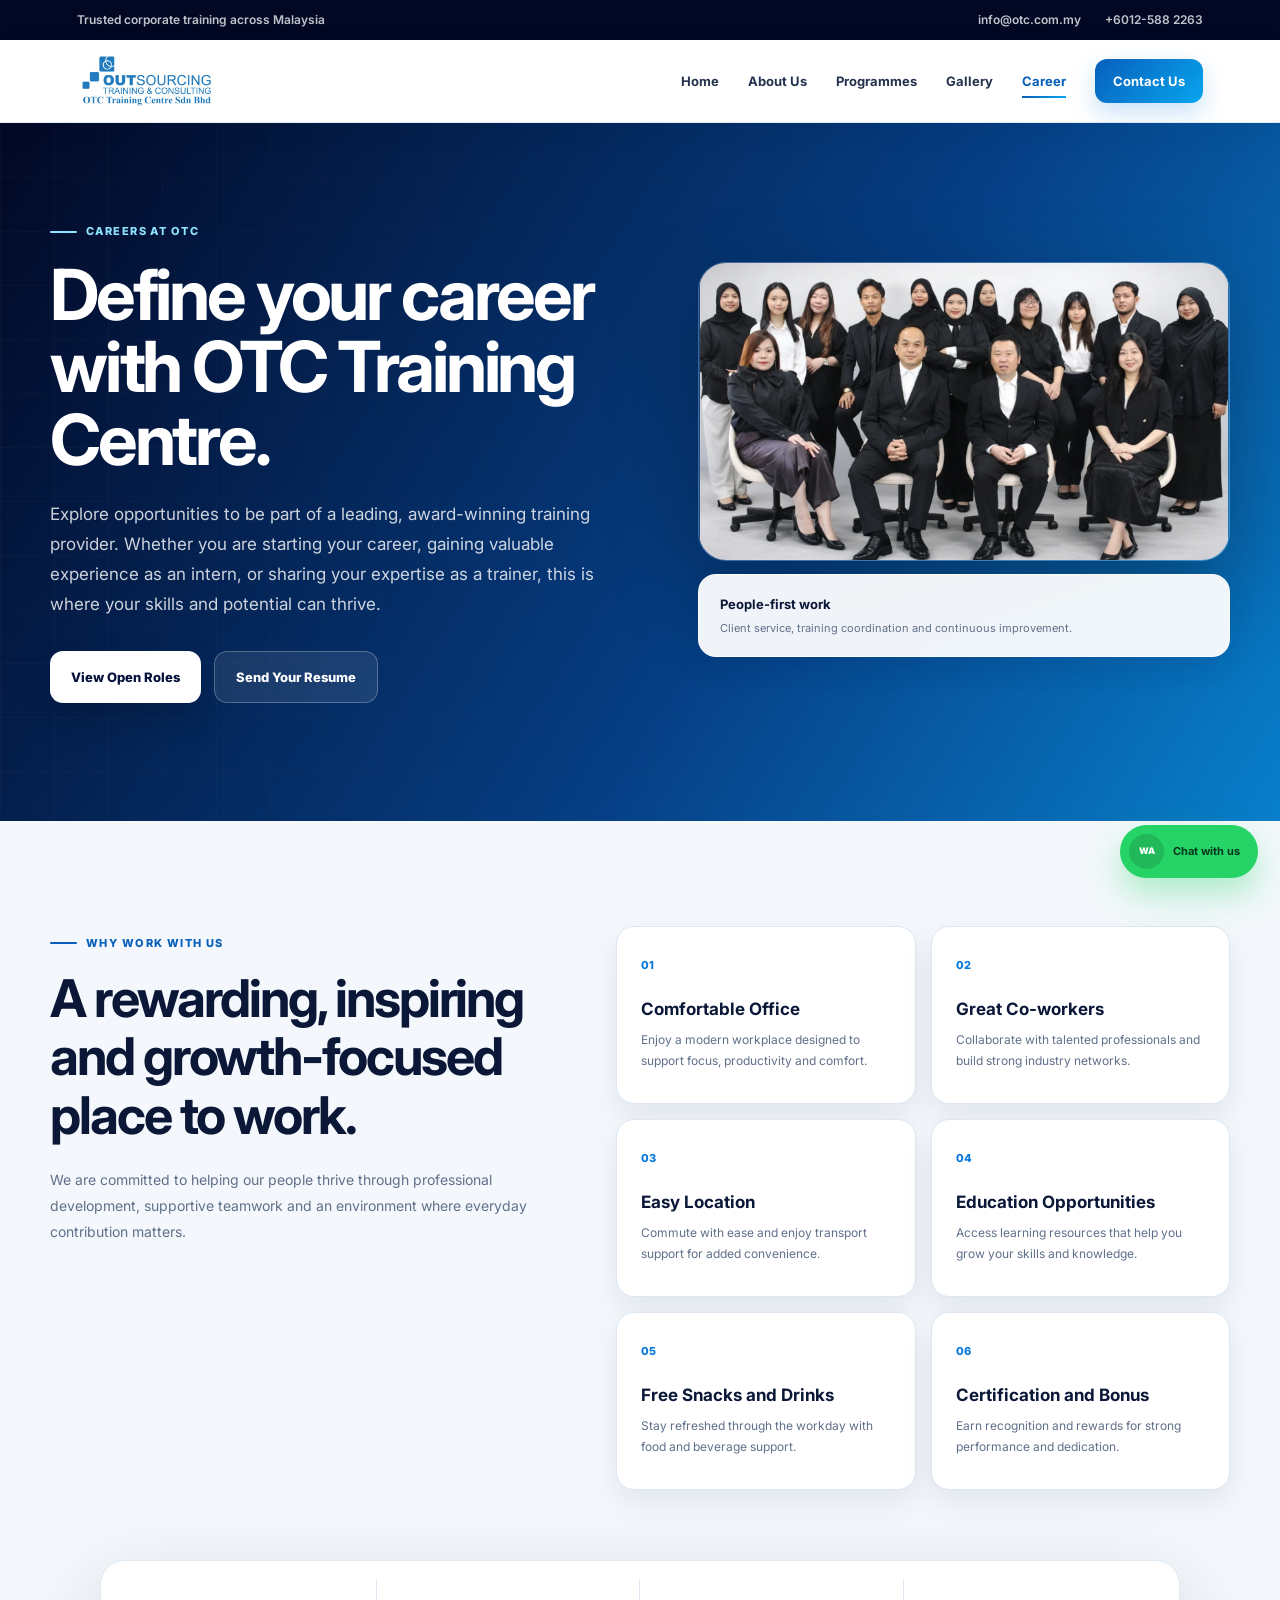
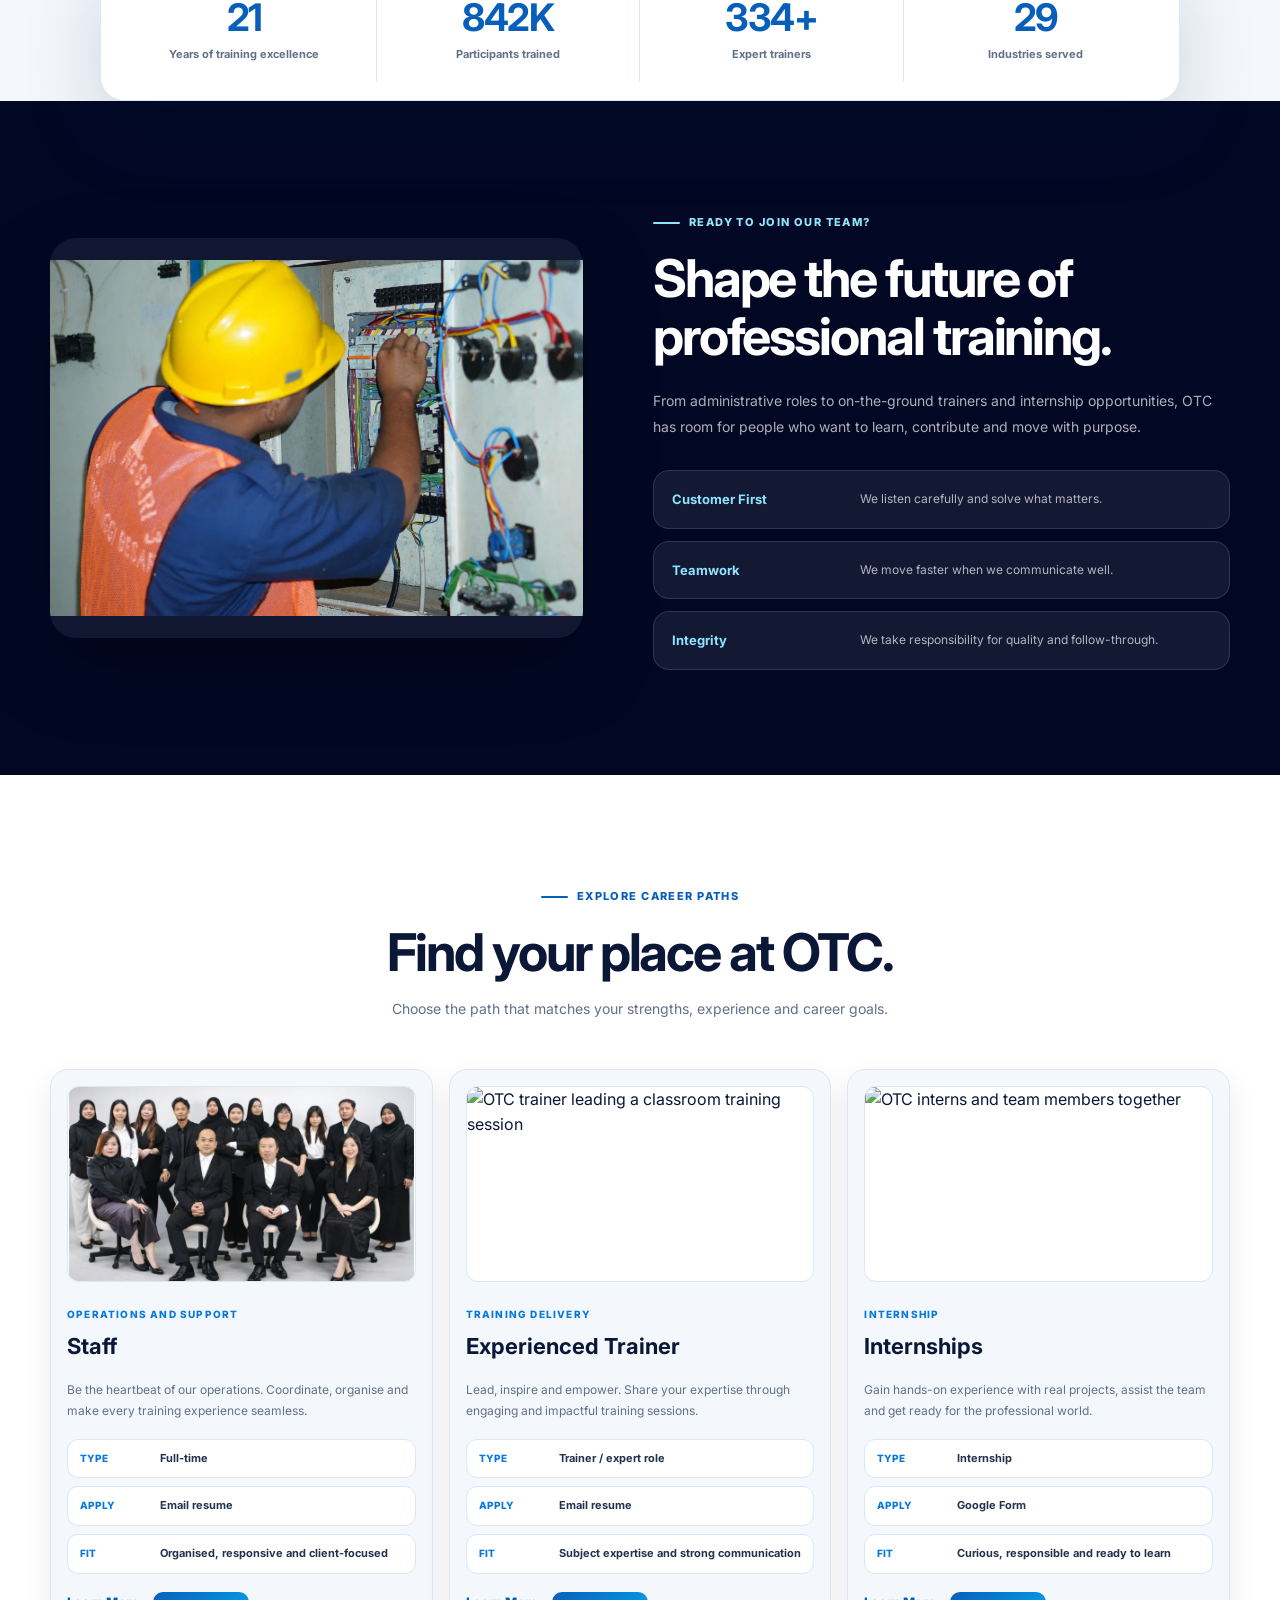
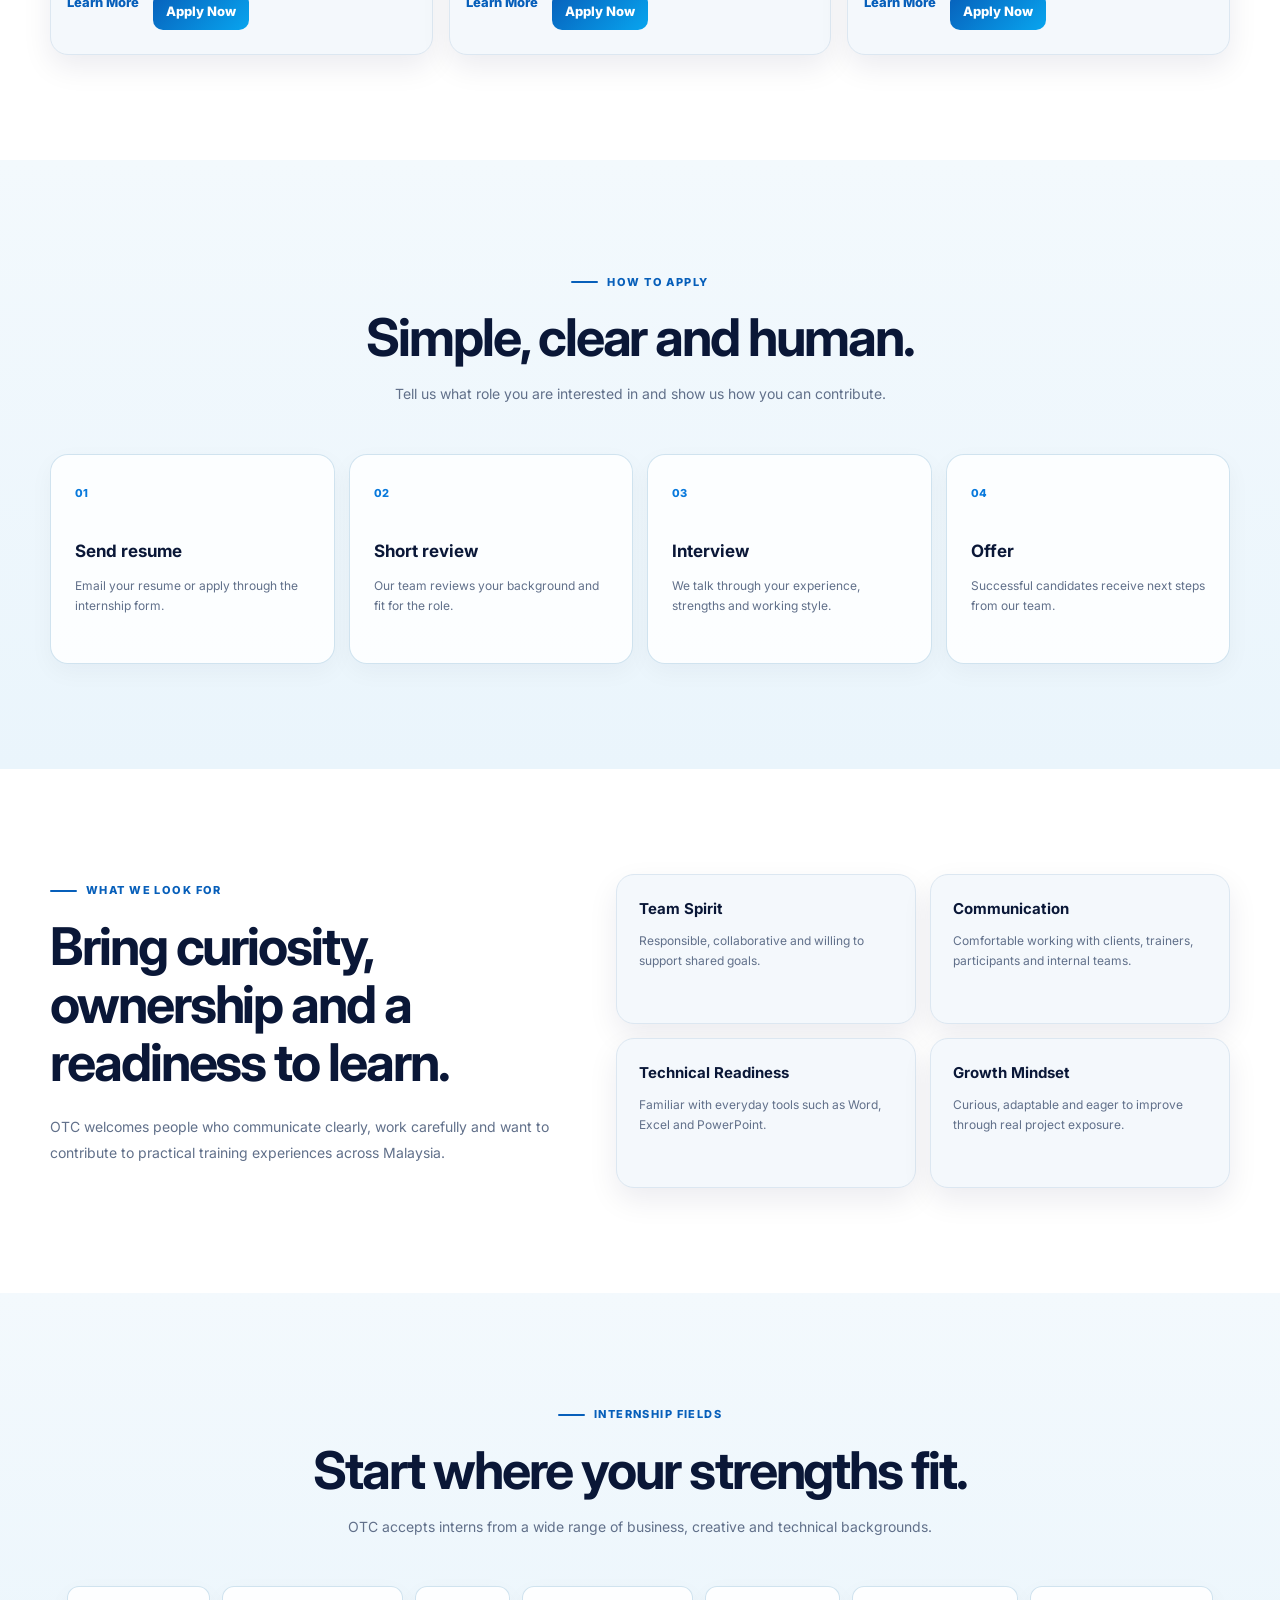
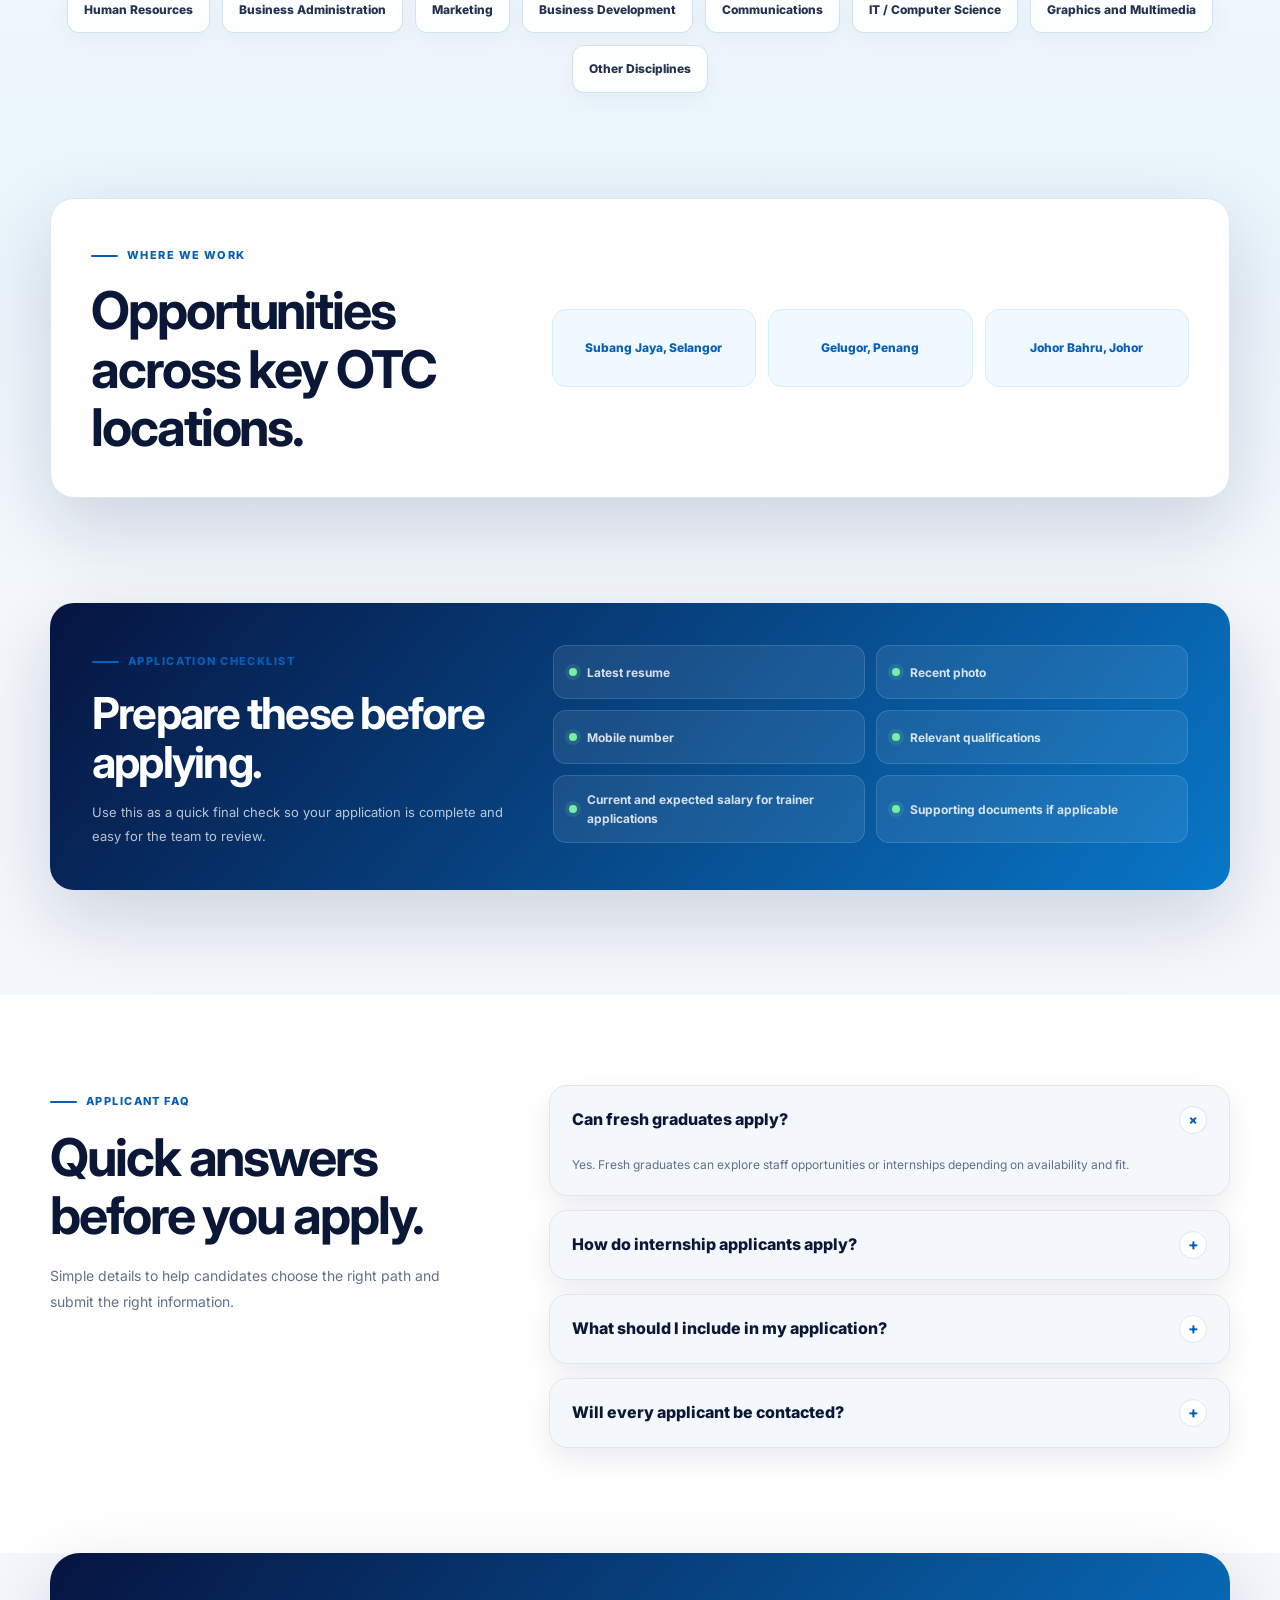
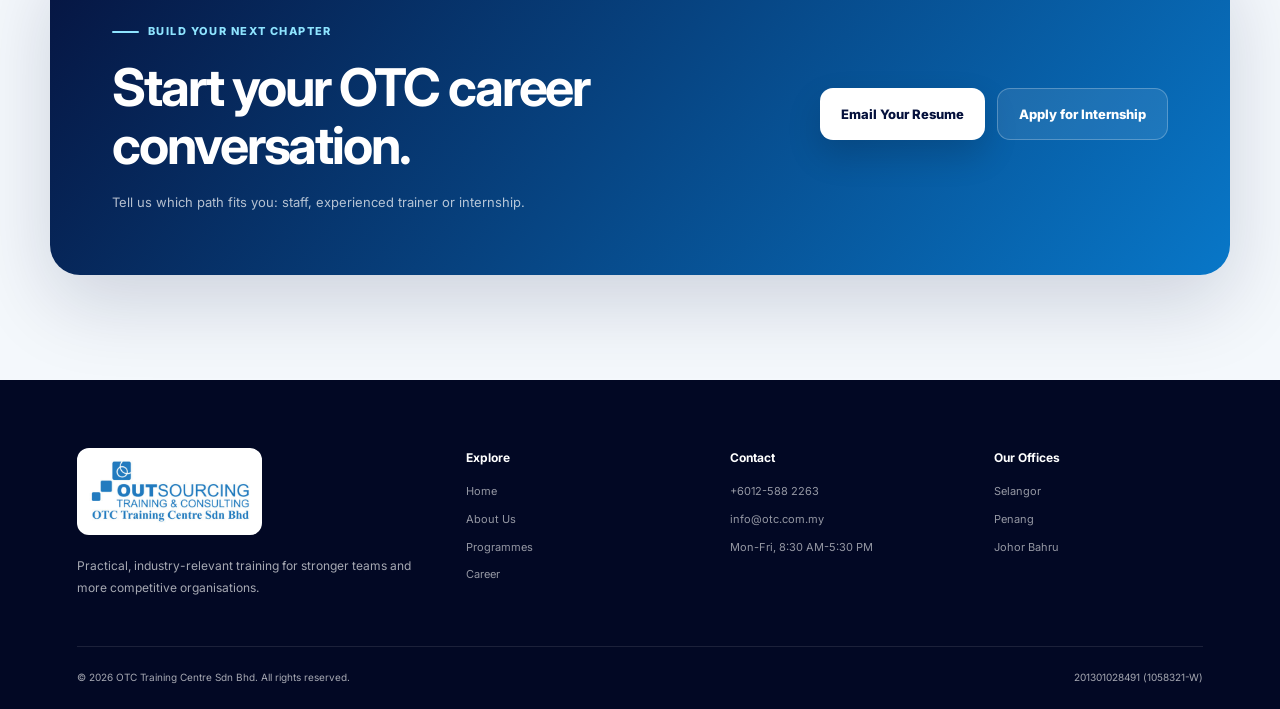
==== otc-career-page/index.html @ ef0daad1 "Add OTC career page" ====
<!DOCTYPE html>
<html lang="en">
<head>
  <meta charset="UTF-8" />
  <meta name="viewport" content="width=device-width, initial-scale=1.0" />
  <title>Career at OTC Training Centre | Join Our Team</title>
  <meta name="description" content="Explore career opportunities at OTC Training Centre and join a Malaysian corporate training team focused on practical learning, client service and professional growth." />
  <link rel="preconnect" href="https://fonts.googleapis.com" />
  <link rel="preconnect" href="https://fonts.gstatic.com" crossorigin />
  <link href="https://fonts.googleapis.com/css2?family=Inter:wght@400;500;600;700;800&display=swap" rel="stylesheet" />
  <link rel="stylesheet" href="style.css" />
</head>
<body>
  <a class="skip-link" href="#main-content">Skip to main content</a>

  <header class="topbar">
    <p>Trusted corporate training across Malaysia</p>
    <div class="topbar-links">
      <a href="mailto:info@otc.com.my">info@otc.com.my</a>
      <a href="tel:+60125882263">+6012-588 2263</a>
    </div>
  </header>

  <nav class="navbar" aria-label="Primary navigation">
    <a class="brand" href="../otc-about-page/index.html" aria-label="OTC Training Centre home">
      <img src="../otc-about-page/assets/otc-logo.png" alt="OTC Training Centre" />
    </a>

    <button class="menu-toggle" id="menuToggle" type="button" aria-expanded="false" aria-controls="navLinks" aria-label="Open navigation">
      <span></span><span></span><span></span>
    </button>

    <ul class="nav-links" id="navLinks">
      <li><a href="#">Home</a></li>
      <li><a href="../otc-about-page/index.html">About Us</a></li>
      <li><a href="#">Programmes</a></li>
      <li><a href="#">Gallery</a></li>
      <li><a class="active" href="#main-content" aria-current="page">Career</a></li>
      <li><a class="nav-cta" href="../otc-contact-page/index.html">Contact Us</a></li>
    </ul>
  </nav>

  <main id="main-content">
    <section class="hero">
      <div class="hero-inner">
        <div class="hero-copy reveal">
          <span class="eyebrow eyebrow-light">Careers at OTC</span>
          <h1>Define your career with OTC Training Centre.</h1>
          <p>
            Explore opportunities to be part of a leading, award-winning training
            provider. Whether you are starting your career, gaining valuable
            experience as an intern, or sharing your expertise as a trainer, this
            is where your skills and potential can thrive.
          </p>
          <div class="hero-actions">
            <a class="button button-light" href="#open-roles">View Open Roles</a>
            <a class="button button-ghost" href="mailto:info@otc.com.my?subject=Career%20Application%20at%20OTC">Send Your Resume</a>
          </div>
        </div>

        <div class="hero-visual reveal">
          <img src="../otc-about-page/assets/about-hero.webp" alt="OTC Training Centre team" />
          <div class="hero-note">
            <strong>People-first work</strong>
            <span>Client service, training coordination and continuous improvement.</span>
          </div>
        </div>
      </div>
    </section>

    <section class="intro section">
      <div class="section-shell intro-grid">
        <div class="intro-copy reveal">
          <span class="eyebrow">Why work with us</span>
          <h2>A rewarding, inspiring and growth-focused place to work.</h2>
          <p>
            We are committed to helping our people thrive through professional
            development, supportive teamwork and an environment where everyday
            contribution matters.
          </p>
        </div>
        <div class="benefits-grid">
          <article class="benefit-card reveal"><span>01</span><h3>Comfortable Office</h3><p>Enjoy a modern workplace designed to support focus, productivity and comfort.</p></article>
          <article class="benefit-card reveal"><span>02</span><h3>Great Co-workers</h3><p>Collaborate with talented professionals and build strong industry networks.</p></article>
          <article class="benefit-card reveal"><span>03</span><h3>Easy Location</h3><p>Commute with ease and enjoy transport support for added convenience.</p></article>
          <article class="benefit-card reveal"><span>04</span><h3>Education Opportunities</h3><p>Access learning resources that help you grow your skills and knowledge.</p></article>
          <article class="benefit-card reveal"><span>05</span><h3>Free Snacks and Drinks</h3><p>Stay refreshed through the workday with food and beverage support.</p></article>
          <article class="benefit-card reveal"><span>06</span><h3>Certification and Bonus</h3><p>Earn recognition and rewards for strong performance and dedication.</p></article>
        </div>
      </div>
    </section>

    <section class="career-stats" aria-label="OTC Training Centre career credibility">
      <article class="reveal"><strong>21</strong><span>Years of training excellence</span></article>
      <article class="reveal"><strong>842K</strong><span>Participants trained</span></article>
      <article class="reveal"><strong>334+</strong><span>Expert trainers</span></article>
      <article class="reveal"><strong>29</strong><span>Industries served</span></article>
    </section>

    <section class="culture section">
      <div class="section-shell culture-grid">
        <div class="culture-image reveal">
          <img src="../otc-about-page/assets/training-practical.webp" alt="Practical technical learning in an industrial electrical environment" />
        </div>
        <div class="culture-copy reveal">
          <span class="eyebrow eyebrow-light">Ready to join our team?</span>
          <h2>Shape the future of professional training.</h2>
          <p>
            From administrative roles to on-the-ground trainers and internship
            opportunities, OTC has room for people who want to learn, contribute
            and move with purpose.
          </p>
          <ul class="culture-list">
            <li><strong>Customer First</strong><span>We listen carefully and solve what matters.</span></li>
            <li><strong>Teamwork</strong><span>We move faster when we communicate well.</span></li>
            <li><strong>Integrity</strong><span>We take responsibility for quality and follow-through.</span></li>
          </ul>
        </div>
      </div>
    </section>

    <section class="roles section" id="open-roles">
      <div class="section-shell">
        <div class="section-heading reveal">
          <span class="eyebrow">Explore career paths</span>
          <h2>Find your place at OTC.</h2>
          <p>Choose the path that matches your strengths, experience and career goals.</p>
        </div>

        <div class="roles-grid">
          <article class="role-card reveal">
            <img class="role-image" src="../otc-about-page/assets/about-hero.webp" alt="OTC Training Centre staff team" />
            <div><span>Operations and Support</span><h3>Staff</h3></div>
            <p>Be the heartbeat of our operations. Coordinate, organise and make every training experience seamless.</p>
            <dl class="role-meta">
              <div><dt>Type</dt><dd>Full-time</dd></div>
              <div><dt>Apply</dt><dd>Email resume</dd></div>
              <div><dt>Fit</dt><dd>Organised, responsive and client-focused</dd></div>
            </dl>
            <div class="role-actions">
              <a href="https://otc.com.my/career/graduate-experienced-jobs/" target="_blank" rel="noopener noreferrer">Learn More</a>
              <a href="mailto:info@otc.com.my?subject=Application%20-%20Staff">Apply Now</a>
            </div>
          </article>
          <article class="role-card reveal">
            <img class="role-image" src="https://otc.com.my/wp-content/uploads/2025/01/IMG_0624-768x432.jpg" alt="OTC trainer leading a classroom training session" />
            <div><span>Training Delivery</span><h3>Experienced Trainer</h3></div>
            <p>Lead, inspire and empower. Share your expertise through engaging and impactful training sessions.</p>
            <dl class="role-meta">
              <div><dt>Type</dt><dd>Trainer / expert role</dd></div>
              <div><dt>Apply</dt><dd>Email resume</dd></div>
              <div><dt>Fit</dt><dd>Subject expertise and strong communication</dd></div>
            </dl>
            <div class="role-actions">
              <a href="https://otc.com.my/experiencedtrainerjob/" target="_blank" rel="noopener noreferrer">Learn More</a>
              <a href="mailto:northern@otc.com.my?subject=Application%20-%20Experienced%20Trainer">Apply Now</a>
            </div>
          </article>
          <article class="role-card reveal">
            <img class="role-image" src="https://otc.com.my/wp-content/uploads/2026/02/IMG_1530-768x394.jpg" alt="OTC interns and team members together" />
            <div><span>Internship</span><h3>Internships</h3></div>
            <p>Gain hands-on experience with real projects, assist the team and get ready for the professional world.</p>
            <dl class="role-meta">
              <div><dt>Type</dt><dd>Internship</dd></div>
              <div><dt>Apply</dt><dd>Google Form</dd></div>
              <div><dt>Fit</dt><dd>Curious, responsible and ready to learn</dd></div>
            </dl>
            <div class="role-actions">
              <a href="https://otc.com.my/career/internship-program/" target="_blank" rel="noopener noreferrer">Learn More</a>
              <a href="https://docs.google.com/forms/d/e/1FAIpQLSc7WIKvXMpL28K100Ng3ymC_P0PyFyjcNOZEzXCyaxr7k9t0A/viewform" target="_blank" rel="noopener noreferrer">Apply Now</a>
            </div>
          </article>
        </div>
      </div>
    </section>

    <section class="process section">
      <div class="section-shell">
        <div class="section-heading reveal">
          <span class="eyebrow">How to apply</span>
          <h2>Simple, clear and human.</h2>
          <p>Tell us what role you are interested in and show us how you can contribute.</p>
        </div>
        <div class="process-steps">
          <article class="reveal"><span>01</span><h3>Send resume</h3><p>Email your resume or apply through the internship form.</p></article>
          <article class="reveal"><span>02</span><h3>Short review</h3><p>Our team reviews your background and fit for the role.</p></article>
          <article class="reveal"><span>03</span><h3>Interview</h3><p>We talk through your experience, strengths and working style.</p></article>
          <article class="reveal"><span>04</span><h3>Offer</h3><p>Successful candidates receive next steps from our team.</p></article>
        </div>
      </div>
    </section>

    <section class="requirements section">
      <div class="section-shell requirements-grid">
        <div class="requirements-copy reveal">
          <span class="eyebrow">What we look for</span>
          <h2>Bring curiosity, ownership and a readiness to learn.</h2>
          <p>
            OTC welcomes people who communicate clearly, work carefully and want
            to contribute to practical training experiences across Malaysia.
          </p>
        </div>
        <div class="requirements-list reveal">
          <article><strong>Team Spirit</strong><span>Responsible, collaborative and willing to support shared goals.</span></article>
          <article><strong>Communication</strong><span>Comfortable working with clients, trainers, participants and internal teams.</span></article>
          <article><strong>Technical Readiness</strong><span>Familiar with everyday tools such as Word, Excel and PowerPoint.</span></article>
          <article><strong>Growth Mindset</strong><span>Curious, adaptable and eager to improve through real project exposure.</span></article>
        </div>
      </div>
    </section>

    <section class="internship-fields section">
      <div class="section-shell">
        <div class="section-heading reveal">
          <span class="eyebrow">Internship fields</span>
          <h2>Start where your strengths fit.</h2>
          <p>OTC accepts interns from a wide range of business, creative and technical backgrounds.</p>
        </div>
        <div class="field-tags reveal">
          <span>Human Resources</span>
          <span>Business Administration</span>
          <span>Marketing</span>
          <span>Business Development</span>
          <span>Communications</span>
          <span>IT / Computer Science</span>
          <span>Graphics and Multimedia</span>
          <span>Other Disciplines</span>
        </div>
      </div>
    </section>

    <section class="locations section">
      <div class="section-shell location-strip reveal">
        <div>
          <span class="eyebrow">Where we work</span>
          <h2>Opportunities across key OTC locations.</h2>
        </div>
        <div class="location-items">
          <span>Subang Jaya, Selangor</span>
          <span>Gelugor, Penang</span>
          <span>Johor Bahru, Johor</span>
        </div>
      </div>
    </section>

    <section class="checklist section">
      <div class="section-shell checklist-card reveal">
        <div>
          <span class="eyebrow">Application checklist</span>
          <h2>Prepare these before applying.</h2>
          <p>Use this as a quick final check so your application is complete and easy for the team to review.</p>
        </div>
        <ul class="checklist-items">
          <li>Latest resume</li>
          <li>Recent photo</li>
          <li>Mobile number</li>
          <li>Relevant qualifications</li>
          <li>Current and expected salary for trainer applications</li>
          <li>Supporting documents if applicable</li>
        </ul>
      </div>
    </section>

    <section class="faq section">
      <div class="section-shell faq-grid">
        <div class="faq-heading reveal">
          <span class="eyebrow">Applicant FAQ</span>
          <h2>Quick answers before you apply.</h2>
          <p>Simple details to help candidates choose the right path and submit the right information.</p>
        </div>
        <div class="faq-list">
          <article class="faq-item reveal">
            <button class="faq-question" type="button" aria-expanded="true">
              <span>Can fresh graduates apply?</span>
              <strong aria-hidden="true">+</strong>
            </button>
            <p>Yes. Fresh graduates can explore staff opportunities or internships depending on availability and fit.</p>
          </article>
          <article class="faq-item reveal">
            <button class="faq-question" type="button" aria-expanded="false">
              <span>How do internship applicants apply?</span>
              <strong aria-hidden="true">+</strong>
            </button>
            <p>Internship applicants should use the official Google Form and include accurate contact details.</p>
          </article>
          <article class="faq-item reveal">
            <button class="faq-question" type="button" aria-expanded="false">
              <span>What should I include in my application?</span>
              <strong aria-hidden="true">+</strong>
            </button>
            <p>Send your latest resume, relevant experience, qualifications, contact number and supporting documents if applicable.</p>
          </article>
          <article class="faq-item reveal">
            <button class="faq-question" type="button" aria-expanded="false">
              <span>Will every applicant be contacted?</span>
              <strong aria-hidden="true">+</strong>
            </button>
            <p>Only shortlisted candidates may be notified after the review stage.</p>
          </article>
        </div>
      </div>
    </section>

    <section class="cta section">
      <div class="section-shell">
        <div class="cta-card reveal">
          <div>
            <span class="eyebrow eyebrow-light">Build your next chapter</span>
            <h2>Start your OTC career conversation.</h2>
            <p>Tell us which path fits you: staff, experienced trainer or internship.</p>
          </div>
          <div class="cta-actions">
            <a class="button button-light" href="mailto:info@otc.com.my?subject=Career%20Application%20at%20OTC">Email Your Resume</a>
            <a class="button button-ghost" href="https://docs.google.com/forms/d/e/1FAIpQLSc7WIKvXMpL28K100Ng3ymC_P0PyFyjcNOZEzXCyaxr7k9t0A/viewform" target="_blank" rel="noopener noreferrer">Apply for Internship</a>
          </div>
        </div>
      </div>
    </section>
  </main>

  <footer class="footer">
    <div class="footer-main">
      <div class="footer-brand">
        <img src="../otc-about-page/assets/otc-logo.png" alt="OTC Training Centre" />
        <p>Practical, industry-relevant training for stronger teams and more competitive organisations.</p>
      </div>
      <div class="footer-column"><h3>Explore</h3><a href="#">Home</a><a href="../otc-about-page/index.html">About Us</a><a href="#">Programmes</a><a href="#main-content">Career</a></div>
      <div class="footer-column"><h3>Contact</h3><a href="tel:+60125882263">+6012-588 2263</a><a href="mailto:info@otc.com.my">info@otc.com.my</a><p>Mon-Fri, 8:30 AM-5:30 PM</p></div>
      <div class="footer-column"><h3>Our Offices</h3><p>Selangor</p><p>Penang</p><p>Johor Bahru</p></div>
    </div>
    <div class="footer-bottom">
      <p>&copy; <span id="currentYear"></span> OTC Training Centre Sdn Bhd. All rights reserved.</p>
      <p>201301028491 (1058321-W)</p>
    </div>
  </footer>

  <a class="floating-whatsapp" href="https://wa.me/60125882263?text=Hi%20OTC%2C%20I%20would%20like%20to%20ask%20about%20career%20opportunities." target="_blank" rel="noopener noreferrer" aria-label="Chat with OTC Training Centre on WhatsApp">
    <span aria-hidden="true">WA</span>
    <strong>Chat with us</strong>
  </a>

  <button class="back-to-top" id="backToTop" type="button" aria-label="Back to top" title="Back to top">
    <span aria-hidden="true">&uarr;</span>
    <strong>Back to top</strong>
  </button>

  <script src="script.js"></script>
</body>
</html>
---- otc-career-page/style.css ----
:root {
  --navy-950: #020824;
  --navy-900: #05113c;
  --blue-700: #075fba;
  --blue-600: #0879dc;
  --blue-500: #08a5ef;
  --blue-50: #eff9ff;
  --ink: #0a1737;
  --muted: #61708a;
  --line: #dce7f1;
  --surface: #f4f8fc;
  --white: #ffffff;
  --green: #25d366;
  --shadow-sm: 0 12px 30px rgba(5, 17, 60, 0.08);
  --shadow-lg: 0 28px 80px rgba(5, 17, 60, 0.16);
}

* { box-sizing: border-box; margin: 0; padding: 0; }
html { scroll-behavior: smooth; scroll-padding-top: 92px; }
body { min-height: 100vh; overflow-x: hidden; color: var(--ink); background: var(--surface); font-family: "Inter", Arial, sans-serif; line-height: 1.6; }
img { display: block; max-width: 100%; }
a { color: inherit; }
button { font: inherit; }
::selection { color: var(--white); background: var(--blue-600); }
:focus-visible { outline: 3px solid rgba(8, 165, 239, 0.55); outline-offset: 3px; }

.skip-link { position: fixed; top: 10px; left: 10px; z-index: 999; padding: 10px 14px; color: var(--white); background: var(--navy-900); border-radius: 10px; text-decoration: none; transform: translateY(-150%); }
.skip-link:focus { transform: translateY(0); }
.section { padding: 105px 20px; }
.section-shell { width: min(1180px, 100%); margin: 0 auto; }

.topbar { min-height: 40px; padding: 8px max(6vw, 20px); display: flex; align-items: center; justify-content: space-between; gap: 20px; color: rgba(255,255,255,.76); background: var(--navy-950); font-size: 12px; font-weight: 600; }
.topbar-links { display: flex; gap: 24px; }
.topbar a { text-decoration: none; transition: color .2s ease; }
.topbar a:hover { color: #7ddcff; }

.navbar { position: sticky; top: 0; z-index: 100; min-height: 82px; padding: 12px max(6vw, 20px); display: flex; align-items: center; justify-content: space-between; background: rgba(255,255,255,.94); border-bottom: 1px solid rgba(220,231,241,.85); box-shadow: 0 7px 30px rgba(5,17,60,.04); backdrop-filter: blur(18px); }
.brand { flex: 0 0 auto; width: 176px; }
.brand img { width: 100%; height: 58px; object-fit: contain; object-position: left center; }
.nav-links { display: flex; align-items: center; gap: 29px; list-style: none; }
.nav-links a { position: relative; color: #24324e; font-size: 13px; font-weight: 700; text-decoration: none; transition: color .2s ease; }
.nav-links a:not(.nav-cta)::after { content: ""; position: absolute; right: 0; bottom: -9px; left: 0; height: 2px; background: linear-gradient(90deg, var(--blue-700), var(--blue-500)); transform: scaleX(0); transition: transform .22s ease; }
.nav-links a:hover, .nav-links a.active { color: var(--blue-700); }
.nav-links a:hover::after, .nav-links a.active::after { transform: scaleX(1); }
.nav-links .nav-cta { min-height: 44px; padding: 11px 18px; display: inline-flex; align-items: center; color: var(--white); background: linear-gradient(135deg, var(--blue-700), var(--blue-500)); border-radius: 12px; box-shadow: 0 10px 24px rgba(8,121,220,.22); }
.menu-toggle { display: none; width: 45px; height: 45px; padding: 10px; background: var(--blue-50); border: 1px solid #d9effd; border-radius: 13px; cursor: pointer; }
.menu-toggle span { display: block; height: 2px; margin: 5px 1px; background: var(--navy-900); border-radius: 3px; transition: transform .2s ease, opacity .2s ease; }
.menu-toggle.open span:first-child { transform: translateY(7px) rotate(45deg); }
.menu-toggle.open span:nth-child(2) { opacity: 0; }
.menu-toggle.open span:last-child { transform: translateY(-7px) rotate(-45deg); }

.hero { position: relative; padding: 92px 20px 118px; overflow: hidden; color: var(--white); background: linear-gradient(122deg, var(--navy-950) 0%, #063f85 60%, #087fcb 100%); }
.hero::before { content: ""; position: absolute; inset: 0; opacity: .12; background-image: linear-gradient(rgba(255,255,255,.2) 1px, transparent 1px), linear-gradient(90deg, rgba(255,255,255,.2) 1px, transparent 1px); background-size: 54px 54px; mask-image: linear-gradient(to right, black, transparent 66%); }
.hero-inner { position: relative; z-index: 2; width: min(1180px, 100%); margin: 0 auto; display: grid; grid-template-columns: 1fr .92fr; align-items: center; gap: 70px; }
.eyebrow { display: inline-flex; align-items: center; gap: 9px; margin-bottom: 18px; color: var(--blue-700); font-size: 11px; font-weight: 800; letter-spacing: .13em; text-transform: uppercase; }
.eyebrow::before { content: ""; width: 27px; height: 2px; background: currentColor; border-radius: 99px; }
.eyebrow-light { color: #8ee4ff; }
.hero h1 { max-width: 720px; margin-bottom: 24px; font-size: clamp(44px, 5.5vw, 72px); line-height: 1.03; letter-spacing: -.045em; }
.hero-copy > p { max-width: 620px; color: rgba(255,255,255,.8); font-size: 17px; line-height: 1.75; }
.hero-actions { margin-top: 32px; display: flex; flex-wrap: wrap; gap: 13px; }
.button { min-height: 52px; padding: 14px 21px; display: inline-flex; align-items: center; justify-content: center; border-radius: 13px; font-size: 13px; font-weight: 800; text-decoration: none; transition: transform .22s ease, box-shadow .22s ease, background .22s ease; }
.button:hover { transform: translateY(-3px); }
.button-light { color: var(--navy-900); background: var(--white); box-shadow: 0 15px 34px rgba(0,0,0,.16); }
.button-ghost { color: var(--white); background: rgba(255,255,255,.09); border: 1px solid rgba(255,255,255,.25); }
.hero-visual { position: relative; }
.hero-visual img { width: 100%; height: auto; aspect-ratio: 16 / 9; object-fit: contain; background: rgba(255,255,255,.08); border: 1px solid rgba(255,255,255,.18); border-radius: 28px; box-shadow: 0 34px 90px rgba(0,0,0,.3); }
.hero-note { max-width: none; margin-top: 13px; padding: 19px 21px; color: var(--ink); background: rgba(255,255,255,.94); border: 1px solid rgba(255,255,255,.8); border-radius: 18px; box-shadow: var(--shadow-sm); backdrop-filter: blur(16px); }
.hero-note strong { display: block; font-size: 13px; }
.hero-note span { display: block; margin-top: 5px; color: var(--muted); font-size: 11px; line-height: 1.55; }

.intro { background: var(--surface); }
.intro-grid { display: grid; grid-template-columns: .9fr 1.1fr; gap: 64px; align-items: start; }
.intro-copy h2, .section-heading h2, .culture-copy h2, .cta-card h2 { color: var(--ink); font-size: clamp(34px, 4.2vw, 52px); line-height: 1.12; letter-spacing: -.04em; }
.intro-copy p { margin-top: 22px; color: var(--muted); font-size: 14px; line-height: 1.85; }
.benefits-grid { display: grid; grid-template-columns: repeat(2, 1fr); gap: 15px; }
.benefit-card { min-height: 178px; padding: 24px; background: var(--white); border: 1px solid var(--line); border-radius: 18px; box-shadow: var(--shadow-sm); transition: transform .25s ease, border-color .25s ease; }
.benefit-card:hover { transform: translateY(-5px); border-color: #b5dcf6; }
.benefit-card span { color: var(--blue-600); font-size: 11px; font-weight: 800; }
.benefit-card h3 { margin: 22px 0 10px; font-size: 17px; line-height: 1.25; }
.benefit-card p { color: var(--muted); font-size: 12px; line-height: 1.7; }

.career-stats { position: relative; z-index: 4; width: min(1080px, calc(100% - 36px)); margin: -35px auto 0; padding: 18px 12px; display: grid; grid-template-columns: repeat(4, 1fr); background: var(--white); border: 1px solid rgba(220,231,241,.9); border-radius: 24px; box-shadow: var(--shadow-lg); }
.career-stats article { padding: 18px; display: grid; place-items: center; align-content: center; border-right: 1px solid var(--line); text-align: center; }
.career-stats article:last-child { border-right: 0; }
.career-stats strong { color: var(--blue-700); font-size: clamp(28px, 3vw, 38px); line-height: 1.1; letter-spacing: -.04em; }
.career-stats span { margin-top: 7px; color: var(--muted); font-size: 11px; font-weight: 700; }

.culture { color: var(--white); background: var(--navy-950); }
.culture-grid { display: grid; grid-template-columns: .96fr 1.04fr; gap: 70px; align-items: center; }
.culture-image img { width: 100%; height: auto; aspect-ratio: 4 / 3; object-fit: contain; background: rgba(255,255,255,.06); border-radius: 26px; box-shadow: 0 30px 75px rgba(0,0,0,.28); }
.culture-copy h2 { color: var(--white); }
.culture-copy p { max-width: 610px; margin-top: 22px; color: rgba(255,255,255,.68); font-size: 14px; line-height: 1.85; }
.culture-list { margin-top: 30px; display: grid; gap: 12px; list-style: none; }
.culture-list li { padding: 18px; display: grid; grid-template-columns: 170px 1fr; gap: 18px; background: rgba(255,255,255,.07); border: 1px solid rgba(255,255,255,.12); border-radius: 16px; }
.culture-list strong { color: #8ee4ff; font-size: 13px; }
.culture-list span { color: rgba(255,255,255,.68); font-size: 12px; }

.roles { background: var(--white); }
.section-heading { max-width: 730px; margin: 0 auto 48px; text-align: center; }
.section-heading .eyebrow { justify-content: center; }
.section-heading p { max-width: 610px; margin: 16px auto 0; color: var(--muted); font-size: 14px; }
.roles-grid { display: grid; grid-template-columns: repeat(3, 1fr); gap: 16px; }
.role-card { min-height: 540px; padding: 16px 16px 24px; display: grid; gap: 18px; align-content: start; background: var(--surface); border: 1px solid var(--line); border-radius: 18px; box-shadow: var(--shadow-sm); transition: transform .25s ease, border-color .25s ease; }
.role-card:hover { transform: translateY(-6px); border-color: #b5dcf6; }
.role-image { width: 100%; height: auto; aspect-ratio: 16 / 9; object-fit: contain; background: var(--white); border: 1px solid var(--line); border-radius: 12px; }
.role-card span { color: var(--blue-600); font-size: 10px; font-weight: 800; letter-spacing: .12em; text-transform: uppercase; }
.role-card h3 { margin-top: 8px; font-size: 22px; line-height: 1.25; }
.role-card p { color: var(--muted); font-size: 12px; line-height: 1.75; }
.role-meta { display: grid; gap: 8px; }
.role-meta div { padding: 10px 12px; display: grid; grid-template-columns: 70px 1fr; gap: 10px; background: var(--white); border: 1px solid var(--line); border-radius: 11px; }
.role-meta dt { color: var(--blue-600); font-size: 10px; font-weight: 800; text-transform: uppercase; }
.role-meta dd { color: #24324e; font-size: 11px; font-weight: 700; }
.role-actions { display: flex; flex-wrap: wrap; gap: 14px; }
.role-actions a { color: var(--blue-700); font-size: 13px; font-weight: 800; text-decoration: none; }
.role-actions a:last-child { padding: 9px 13px; color: var(--white); background: linear-gradient(135deg, var(--blue-700), var(--blue-500)); border-radius: 10px; }

.process { background: linear-gradient(180deg, #f3f9fd, #eaf5fc); }
.process-steps { display: grid; grid-template-columns: repeat(4, 1fr); gap: 14px; }
.process-steps article { min-height: 210px; padding: 24px; background: rgba(255,255,255,.82); border: 1px solid rgba(203,224,238,.9); border-radius: 18px; box-shadow: 0 8px 24px rgba(5,17,60,.04); }
.process-steps span { color: var(--blue-600); font-size: 11px; font-weight: 800; }
.process-steps h3 { margin: 34px 0 10px; font-size: 17px; }
.process-steps p { color: var(--muted); font-size: 12px; line-height: 1.7; }

.requirements { background: var(--white); }
.requirements-grid { display: grid; grid-template-columns: .9fr 1.1fr; gap: 64px; align-items: start; }
.requirements-copy h2, .location-strip h2 { color: var(--ink); font-size: clamp(34px, 4.2vw, 52px); line-height: 1.12; letter-spacing: -.04em; }
.requirements-copy p { margin-top: 22px; color: var(--muted); font-size: 14px; line-height: 1.85; }
.requirements-list { display: grid; grid-template-columns: repeat(2, 1fr); gap: 14px; }
.requirements-list article { min-height: 150px; padding: 22px; background: var(--surface); border: 1px solid var(--line); border-radius: 18px; box-shadow: var(--shadow-sm); }
.requirements-list strong { display: block; color: var(--ink); font-size: 15px; }
.requirements-list span { display: block; margin-top: 10px; color: var(--muted); font-size: 12px; line-height: 1.7; }

.internship-fields { background: linear-gradient(180deg, #f3f9fd, #eaf5fc); }
.field-tags { display: flex; flex-wrap: wrap; justify-content: center; gap: 12px; }
.field-tags span { padding: 13px 16px; color: #24324e; background: rgba(255,255,255,.86); border: 1px solid rgba(203,224,238,.9); border-radius: 12px; box-shadow: 0 8px 24px rgba(5,17,60,.04); font-size: 12px; font-weight: 800; }

.locations { padding-top: 0; background: linear-gradient(180deg, #eaf5fc, var(--surface)); }
.location-strip { padding: 40px; display: grid; grid-template-columns: .8fr 1.2fr; align-items: center; gap: 36px; background: var(--white); border: 1px solid var(--line); border-radius: 24px; box-shadow: var(--shadow-lg); }
.location-items { display: grid; grid-template-columns: repeat(3, 1fr); gap: 12px; }
.location-items span { min-height: 78px; padding: 18px; display: grid; place-items: center; color: var(--blue-700); background: var(--blue-50); border: 1px solid #d6eefc; border-radius: 14px; font-size: 12px; font-weight: 800; text-align: center; }

.checklist { padding-top: 0; background: var(--surface); }
.checklist-card { padding: 42px; display: grid; grid-template-columns: .8fr 1.2fr; gap: 38px; align-items: start; color: var(--white); background: linear-gradient(130deg, #061440, #0877c8); border-radius: 24px; box-shadow: var(--shadow-lg); }
.checklist-card h2 { font-size: clamp(30px, 3.5vw, 44px); line-height: 1.12; letter-spacing: -.04em; }
.checklist-card p { margin-top: 14px; color: rgba(255,255,255,.72); font-size: 13px; line-height: 1.8; }
.checklist-items { display: grid; grid-template-columns: repeat(2, 1fr); gap: 11px; list-style: none; }
.checklist-items li { min-height: 54px; padding: 14px 15px; display: flex; align-items: center; gap: 10px; color: rgba(255,255,255,.82); background: rgba(255,255,255,.08); border: 1px solid rgba(255,255,255,.13); border-radius: 13px; font-size: 12px; font-weight: 700; }
.checklist-items li::before { content: ""; flex: 0 0 auto; width: 8px; height: 8px; background: #75efa2; border-radius: 50%; box-shadow: 0 0 0 4px rgba(117,239,162,.12); }

.faq { padding-top: 90px; background: var(--white); }
.faq-grid { display: grid; grid-template-columns: .78fr 1.22fr; gap: 64px; align-items: start; }
.faq-heading h2 { color: var(--ink); font-size: clamp(34px, 4.2vw, 52px); line-height: 1.12; letter-spacing: -.04em; }
.faq-heading p { margin-top: 18px; color: var(--muted); font-size: 14px; line-height: 1.85; }
.faq-list { display: grid; gap: 14px; }
.faq-item { overflow: hidden; background: var(--surface); border: 1px solid var(--line); border-radius: 18px; box-shadow: var(--shadow-sm); }
.faq-question { width: 100%; padding: 20px 22px; display: flex; align-items: center; justify-content: space-between; gap: 18px; color: var(--ink); background: transparent; border: 0; cursor: pointer; text-align: left; }
.faq-question span { font-size: 16px; font-weight: 800; }
.faq-question strong { width: 28px; height: 28px; display: grid; place-items: center; color: var(--blue-700); background: var(--white); border: 1px solid var(--line); border-radius: 50%; transition: transform .2s ease; }
.faq-question[aria-expanded="true"] strong { transform: rotate(45deg); }
.faq-item p { max-height: 0; padding: 0 22px; overflow: hidden; color: var(--muted); font-size: 12px; line-height: 1.75; transition: max-height .25s ease, padding .25s ease; }
.faq-item.open p { max-height: 140px; padding: 0 22px 20px; }

.cta { padding-top: 0; background: var(--surface); }
.cta-card { position: relative; min-height: 300px; padding: 62px; display: grid; grid-template-columns: 1fr auto; align-items: center; gap: 50px; overflow: hidden; color: var(--white); background: linear-gradient(130deg, #061440, #0877c8); border-radius: 30px; box-shadow: var(--shadow-lg); }
.cta-card h2 { max-width: 680px; color: var(--white); }
.cta-card p { max-width: 650px; margin-top: 17px; color: rgba(255,255,255,.7); font-size: 13px; }
.cta-actions { display: flex; flex-wrap: wrap; gap: 12px; justify-content: flex-end; }

.footer { padding: 68px max(6vw, 20px) 24px; color: rgba(255,255,255,.65); background: var(--navy-950); }
.footer-main { max-width: 1180px; margin: 0 auto; padding-bottom: 48px; display: grid; grid-template-columns: 1.6fr repeat(3, 1fr); gap: 55px; }
.footer-brand img { width: 185px; padding: 8px; background: var(--white); border-radius: 12px; }
.footer-brand p { max-width: 340px; margin-top: 20px; font-size: 12px; line-height: 1.8; }
.footer-column { display: grid; align-content: start; gap: 10px; }
.footer-column h3 { margin-bottom: 6px; color: var(--white); font-size: 12px; }
.footer-column a, .footer-column p { color: rgba(255,255,255,.58); font-size: 11px; text-decoration: none; }
.footer-column a:hover { color: #7fdfff; }
.footer-bottom { max-width: 1180px; margin: 0 auto; padding-top: 22px; display: flex; justify-content: space-between; gap: 20px; border-top: 1px solid rgba(255,255,255,.1); font-size: 10px; }
.floating-whatsapp { position: fixed; right: 22px; bottom: 22px; z-index: 90; min-height: 53px; padding: 8px 18px 8px 9px; display: flex; align-items: center; gap: 9px; color: #06351d; background: var(--green); border-radius: 99px; box-shadow: 0 16px 34px rgba(37,211,102,.35); font-size: 11px; text-decoration: none; transition: transform .2s ease; }
.floating-whatsapp:hover { transform: translateY(-3px); }
.floating-whatsapp span { width: 35px; height: 35px; display: grid; place-items: center; color: var(--white); background: rgba(0,0,0,.13); border-radius: 50%; font-size: 9px; font-weight: 900; }
.back-to-top { position: fixed; left: 22px; bottom: 22px; z-index: 90; min-height: 50px; padding: 7px 16px 7px 7px; display: flex; align-items: center; gap: 9px; color: var(--white); background: rgba(5,17,60,.94); border: 1px solid rgba(255,255,255,.13); border-radius: 99px; box-shadow: 0 14px 32px rgba(5,17,60,.25); font-size: 10px; cursor: pointer; opacity: 0; visibility: hidden; transform: translateY(14px); transition: opacity .22s ease, visibility .22s ease, transform .22s ease; }
.back-to-top span { width: 34px; height: 34px; display: grid; place-items: center; color: var(--navy-900); background: var(--white); border-radius: 50%; font-size: 17px; font-weight: 900; }
.back-to-top.visible { opacity: 1; visibility: visible; transform: translateY(0); }
.back-to-top:hover { transform: translateY(-3px); }

.reveal { opacity: 0; transform: translateY(24px); transition: opacity .7s ease, transform .7s ease; }
.reveal.visible { opacity: 1; transform: translateY(0); }

@media (max-width: 1050px) {
  .nav-links { gap: 18px; }
  .hero-inner, .intro-grid, .culture-grid, .requirements-grid { gap: 42px; }
  .career-stats { grid-template-columns: repeat(2, 1fr); }
  .career-stats article:nth-child(2) { border-right: 0; }
  .career-stats article:nth-child(-n+2) { border-bottom: 1px solid var(--line); }
  .benefits-grid { grid-template-columns: 1fr; }
  .process-steps { grid-template-columns: repeat(2, 1fr); }
  .footer-main { grid-template-columns: 1.5fr repeat(2, 1fr); }
  .footer-column:last-child { display: none; }
}

@media (max-width: 820px) {
  .topbar > p { display: none; }
  .topbar { justify-content: center; }
  .navbar { min-height: 74px; }
  .brand { width: 150px; }
  .brand img { height: 49px; }
  .menu-toggle { display: block; }
  .nav-links { position: absolute; top: calc(100% + 8px); right: 16px; left: 16px; padding: 12px; display: grid; gap: 2px; background: rgba(255,255,255,.98); border: 1px solid var(--line); border-radius: 17px; box-shadow: var(--shadow-lg); opacity: 0; visibility: hidden; transform: translateY(-8px); transition: opacity .22s ease, transform .22s ease, visibility .22s ease; }
  .nav-links.open { opacity: 1; visibility: visible; transform: translateY(0); }
  .nav-links a { display: block; padding: 12px; border-radius: 10px; }
  .nav-links a:not(.nav-cta)::after { display: none; }
  .nav-links a:hover, .nav-links a.active { background: var(--blue-50); }
  .nav-links .nav-cta { justify-content: center; margin-top: 4px; }
  .hero-inner, .intro-grid, .culture-grid, .requirements-grid, .location-strip, .checklist-card, .faq-grid, .cta-card { grid-template-columns: 1fr; }
  .hero-copy { text-align: center; }
  .hero-copy > p { margin-inline: auto; }
  .hero-actions { justify-content: center; }
  .hero-visual { max-width: 640px; margin: 0 auto; }
  .roles-grid { grid-template-columns: 1fr; }
  .requirements-list { grid-template-columns: 1fr; }
  .location-items { grid-template-columns: 1fr; }
  .checklist-items { grid-template-columns: 1fr; }
  .cta-card { padding: 45px; }
  .cta-actions { justify-content: flex-start; }
}

@media (max-width: 590px) {
  .section { padding: 64px 18px; }
  .topbar { min-height: 36px; }
  .topbar-links a:first-child { display: none; }
  .hero { padding: 65px 18px 98px; }
  .hero h1 { font-size: 43px; }
  .hero-copy > p { font-size: 15px; }
  .hero-actions { align-items: stretch; flex-direction: column; }
  .hero-actions .button { width: 100%; }
  .hero-visual img { height: auto; aspect-ratio: 16 / 9; }
  .culture-image img { height: auto; aspect-ratio: 4 / 3; }
  .hero-note { position: static; margin-top: 12px; max-width: none; }
  .culture-list li { grid-template-columns: 1fr; gap: 4px; }
  .process-steps { grid-template-columns: 1fr; }
  .career-stats { grid-template-columns: 1fr; }
  .career-stats article:nth-child(n) { border-right: 0; border-bottom: 1px solid var(--line); }
  .career-stats article:last-child { border-bottom: 0; }
  .role-meta div { grid-template-columns: 1fr; gap: 2px; }
  .location-strip { padding: 28px 22px; }
  .checklist-card { padding: 30px 22px; }
  .faq { padding-top: 64px; }
  .cta-actions .button { width: 100%; }
  .cta { padding-top: 0; }
  .cta-card { padding: 36px 25px; }
  .footer-main { grid-template-columns: 1fr; gap: 35px; }
  .footer-column:last-child { display: grid; }
  .footer-bottom { flex-direction: column; }
  .floating-whatsapp strong, .back-to-top strong { display: none; }
  .floating-whatsapp { right: 15px; bottom: 15px; padding: 8px; }
  .back-to-top { left: 15px; bottom: 15px; padding: 7px; }
}

@media (prefers-reduced-motion: reduce) {
  html { scroll-behavior: auto; }
  *, *::before, *::after { animation-duration: .01ms !important; transition-duration: .01ms !important; }
  .reveal { opacity: 1; transform: none; }
}
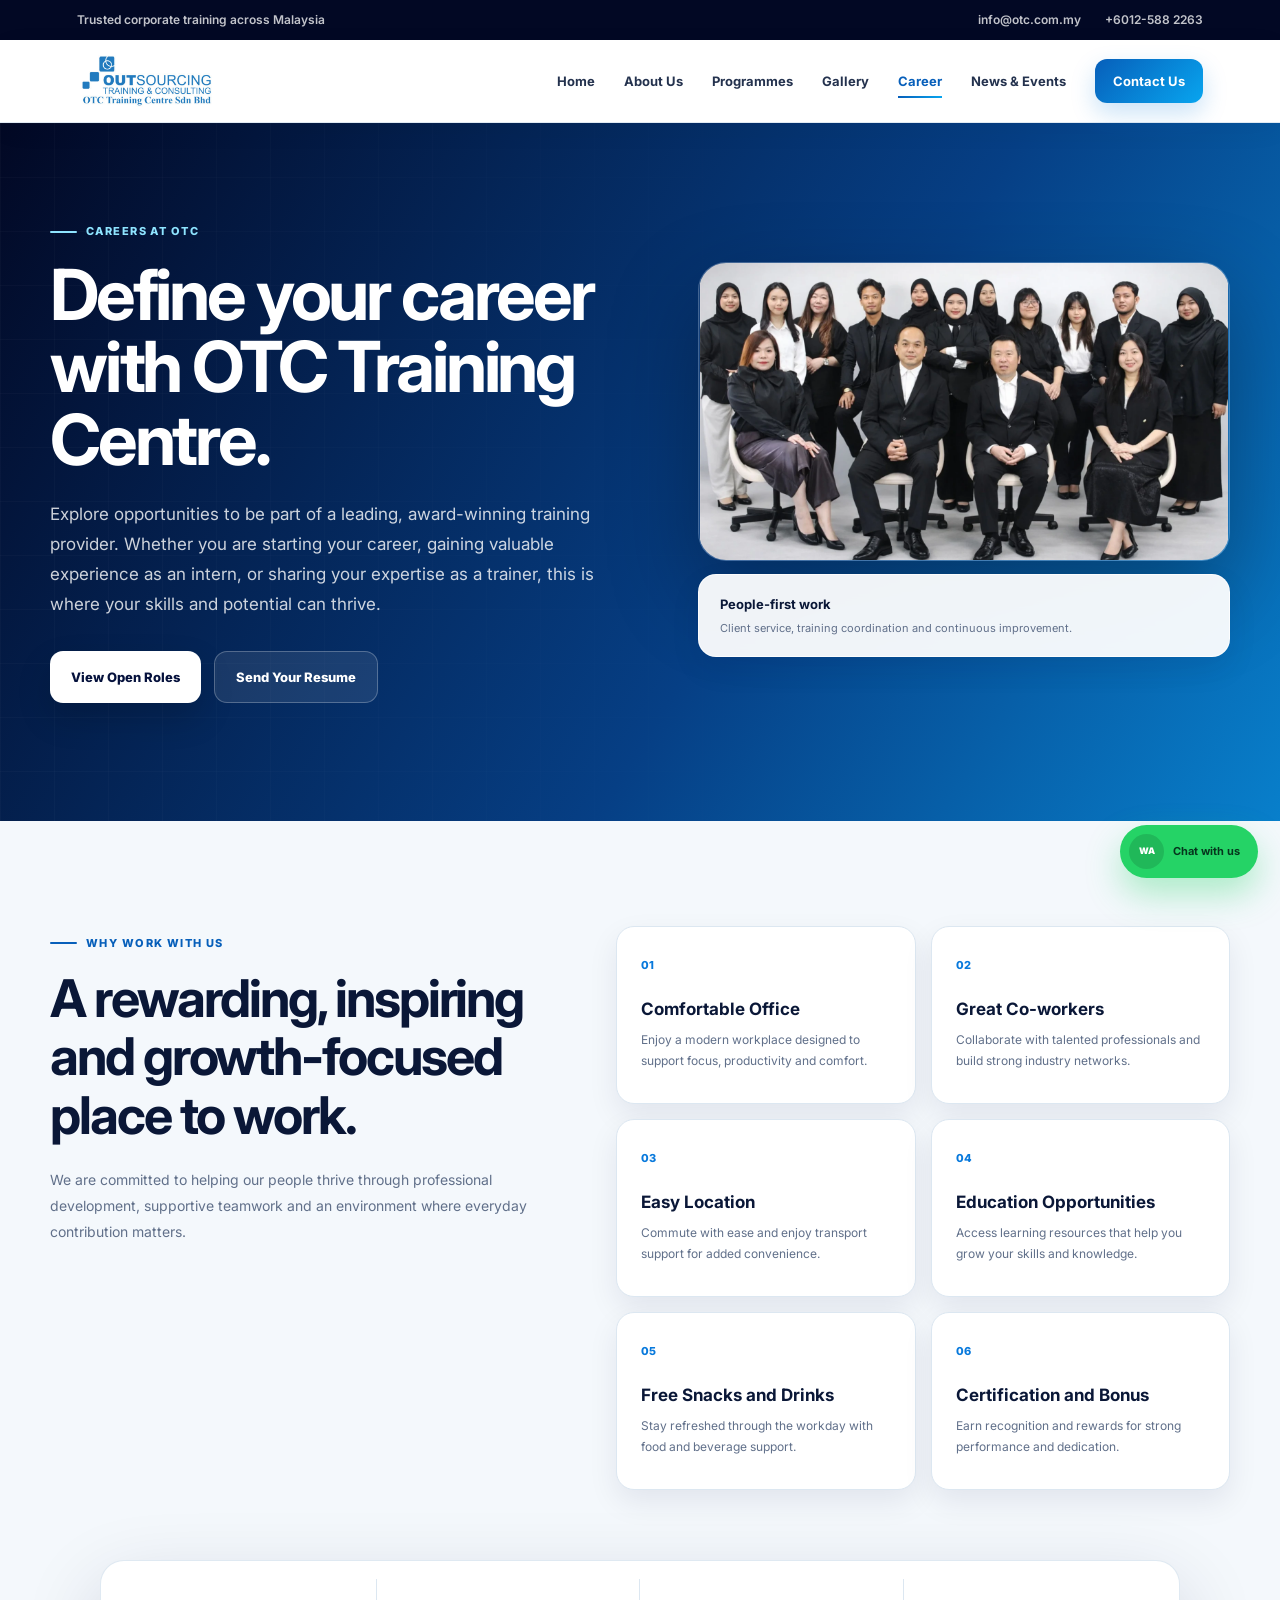
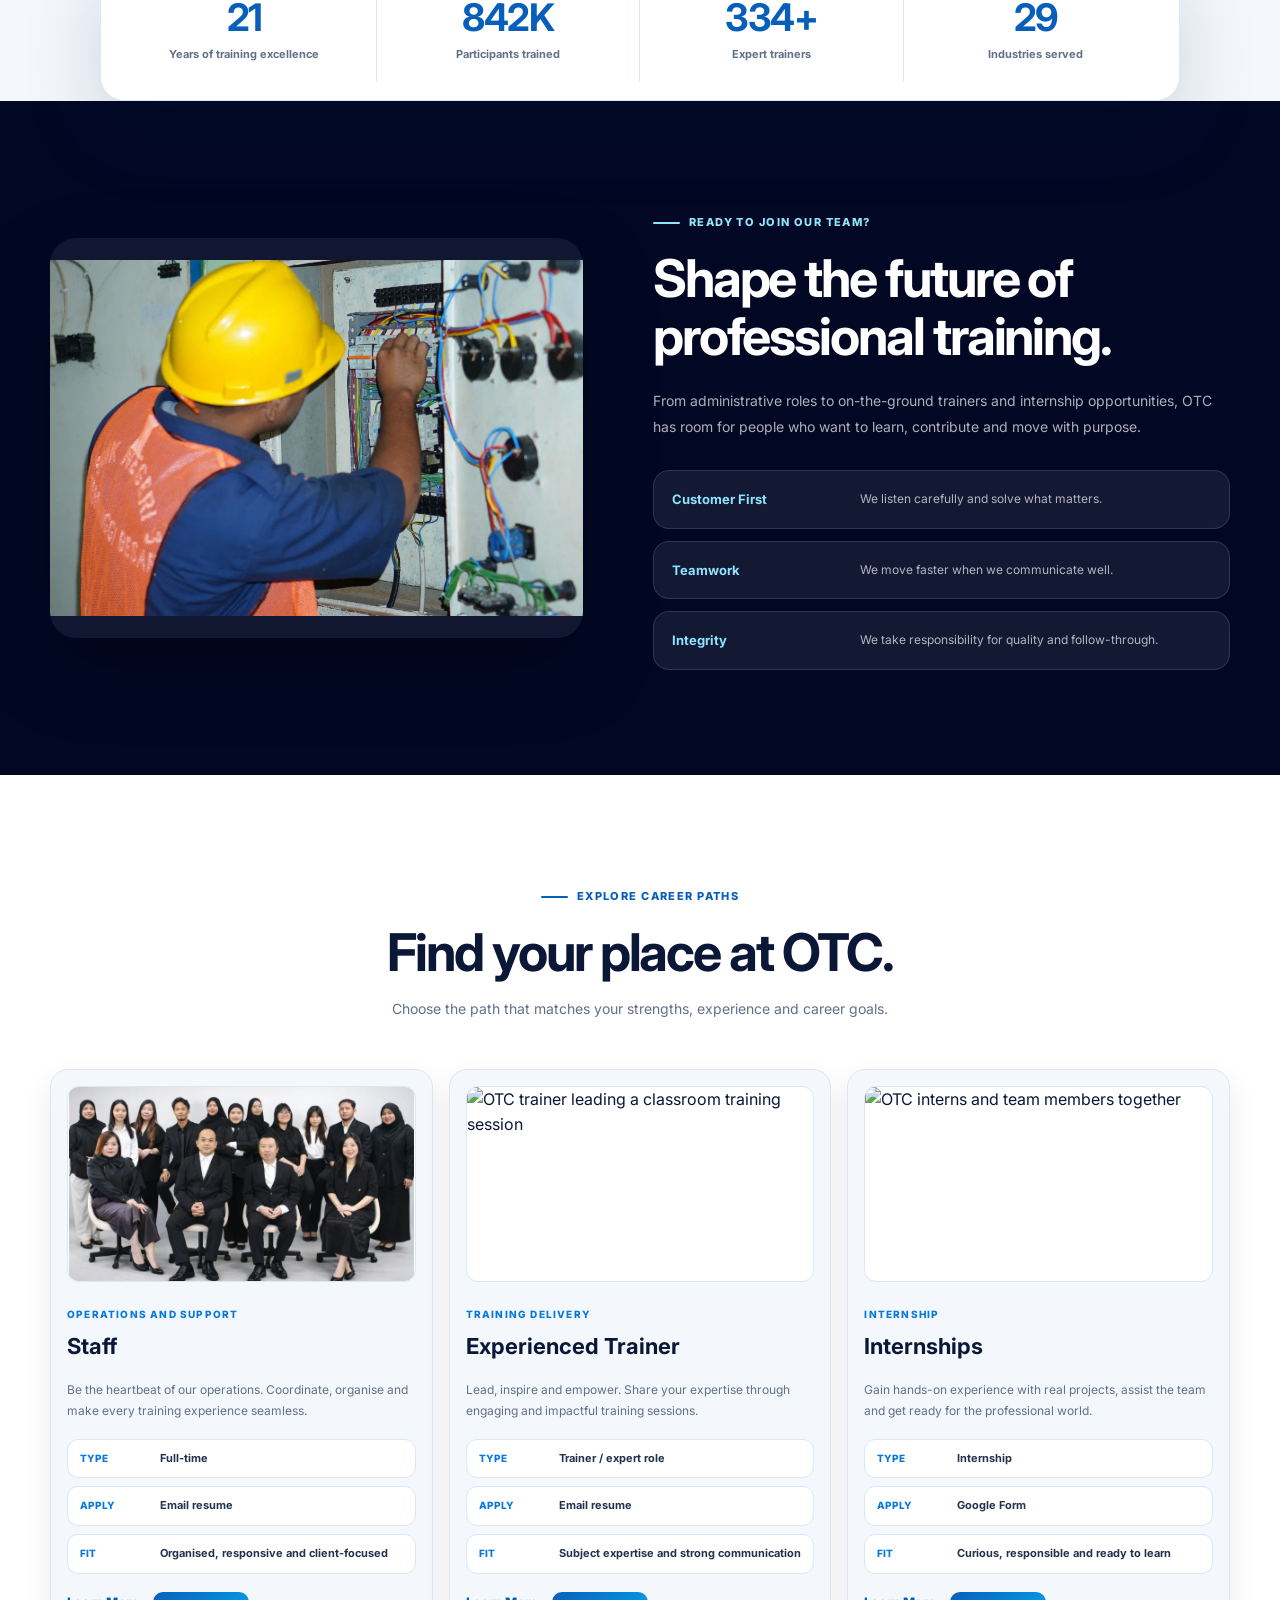
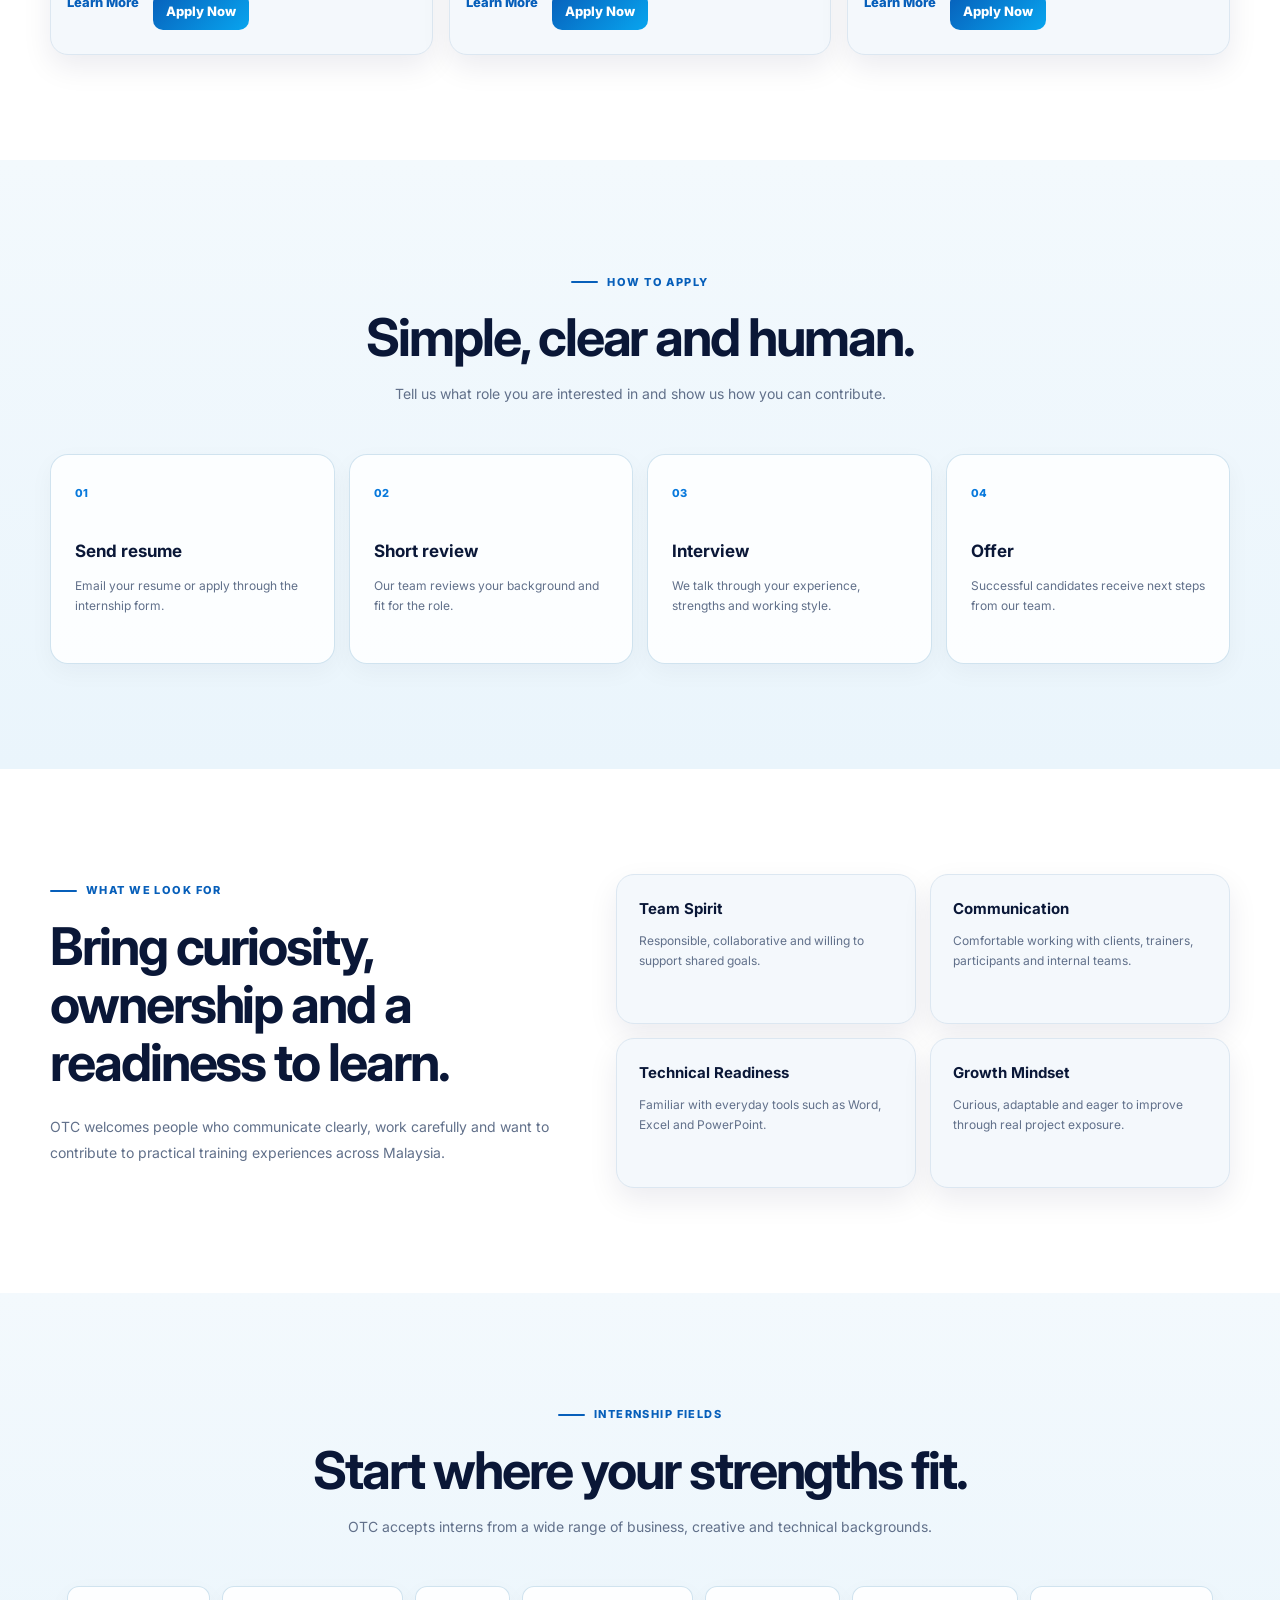
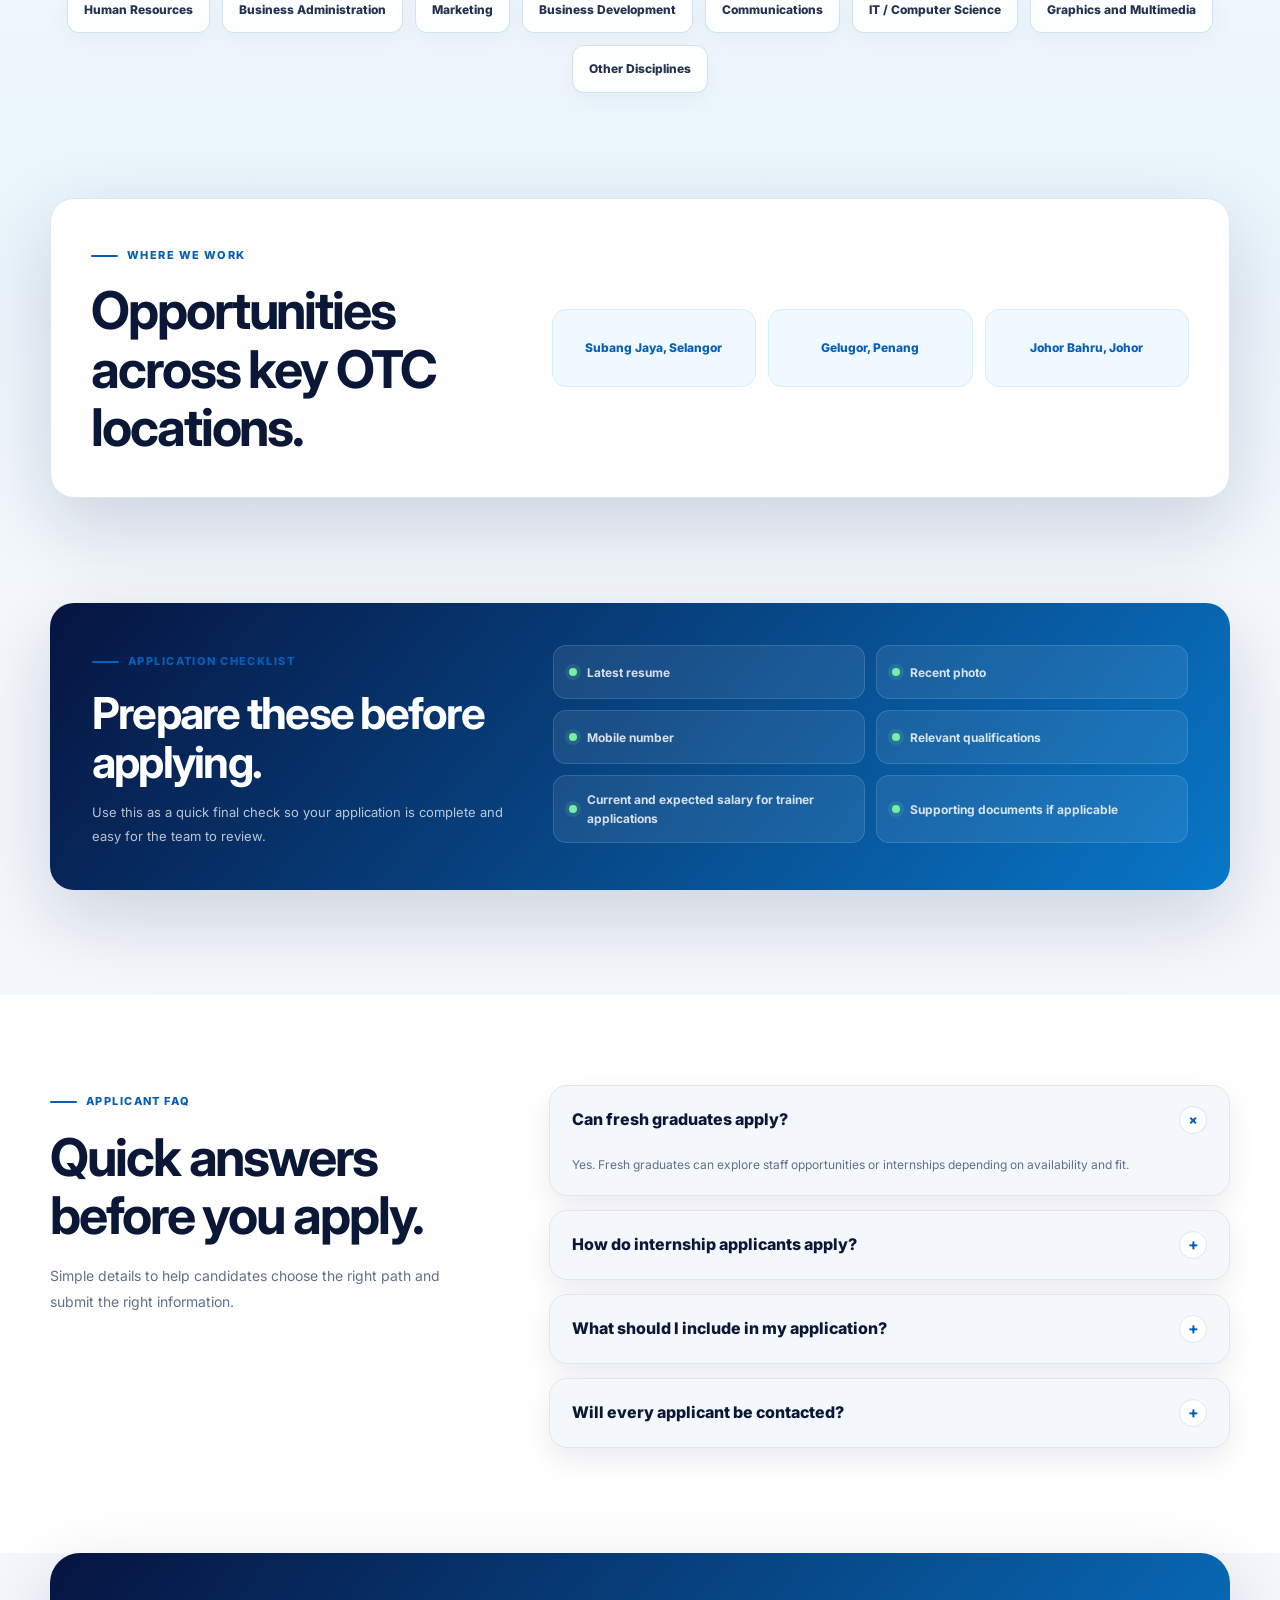
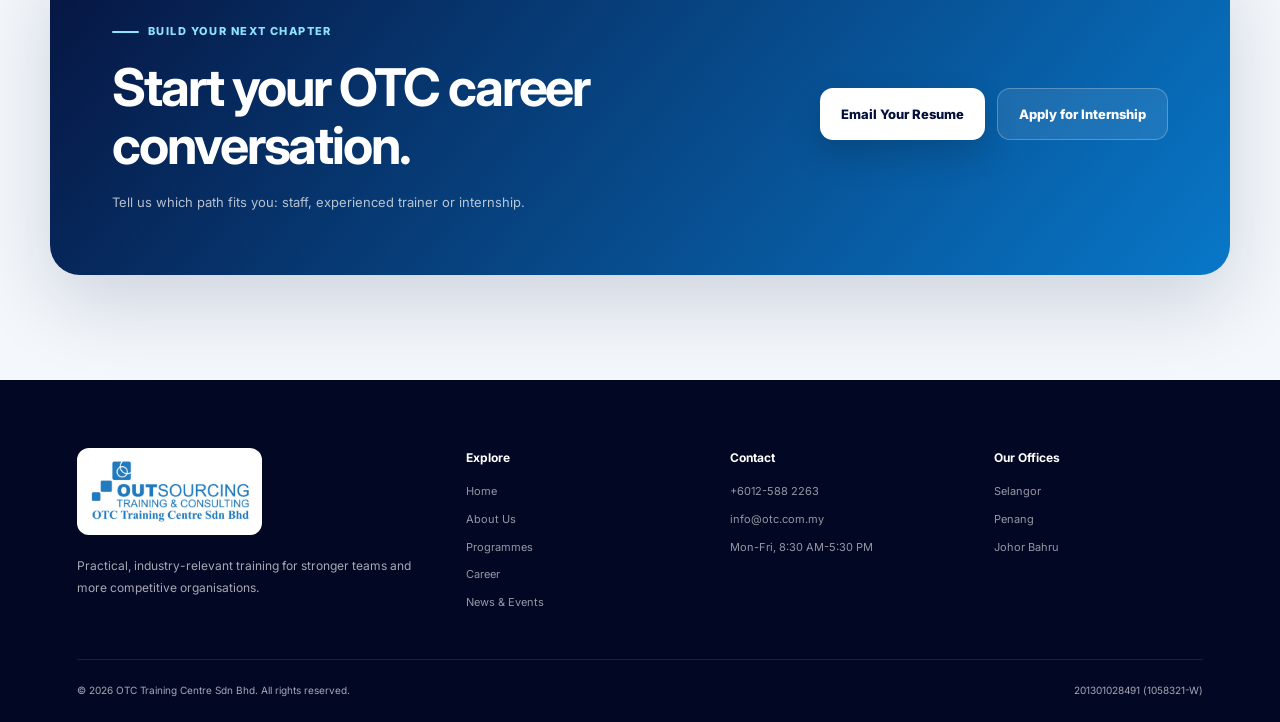
==== commit 6c0e9ea7: "Add News and Events page with search, filters and navigation" ====
--- a/otc-career-page/index.html
+++ b/otc-career-page/index.html
@@ -36,6 +36,7 @@
       <li><a href="#">Programmes</a></li>
       <li><a href="#">Gallery</a></li>
       <li><a class="active" href="#main-content" aria-current="page">Career</a></li>
+      <li><a href="../otc-news-events-page/index.html">News &amp; Events</a></li>
       <li><a class="nav-cta" href="../otc-contact-page/index.html">Contact Us</a></li>
     </ul>
   </nav>
@@ -324,7 +325,7 @@
         <img src="../otc-about-page/assets/otc-logo.png" alt="OTC Training Centre" />
         <p>Practical, industry-relevant training for stronger teams and more competitive organisations.</p>
       </div>
-      <div class="footer-column"><h3>Explore</h3><a href="#">Home</a><a href="../otc-about-page/index.html">About Us</a><a href="#">Programmes</a><a href="#main-content">Career</a></div>
+      <div class="footer-column"><h3>Explore</h3><a href="#">Home</a><a href="../otc-about-page/index.html">About Us</a><a href="#">Programmes</a><a href="#main-content">Career</a><a href="../otc-news-events-page/index.html">News &amp; Events</a></div>
       <div class="footer-column"><h3>Contact</h3><a href="tel:+60125882263">+6012-588 2263</a><a href="mailto:info@otc.com.my">info@otc.com.my</a><p>Mon-Fri, 8:30 AM-5:30 PM</p></div>
       <div class="footer-column"><h3>Our Offices</h3><p>Selangor</p><p>Penang</p><p>Johor Bahru</p></div>
     </div>
--- a/otc-career-page/style.css
+++ b/otc-career-page/style.css
@@ -198,7 +198,7 @@
   .footer-column:last-child { display: none; }
 }
 
-@media (max-width: 820px) {
+@media (max-width: 860px) {
   .topbar > p { display: none; }
   .topbar { justify-content: center; }
   .navbar { min-height: 74px; }
@@ -261,3 +261,11 @@
   *, *::before, *::after { animation-duration: .01ms !important; transition-duration: .01ms !important; }
   .reveal { opacity: 1; transform: none; }
 }
+
+/* Make room for the News & Events link on compact desktop screens. */
+@media (min-width: 861px) and (max-width: 1050px) {
+  .brand { width: 150px; }
+  .brand img { height: 49px; }
+  .nav-links { gap: 12px; }
+  .nav-links a { font-size: 12px; }
+}
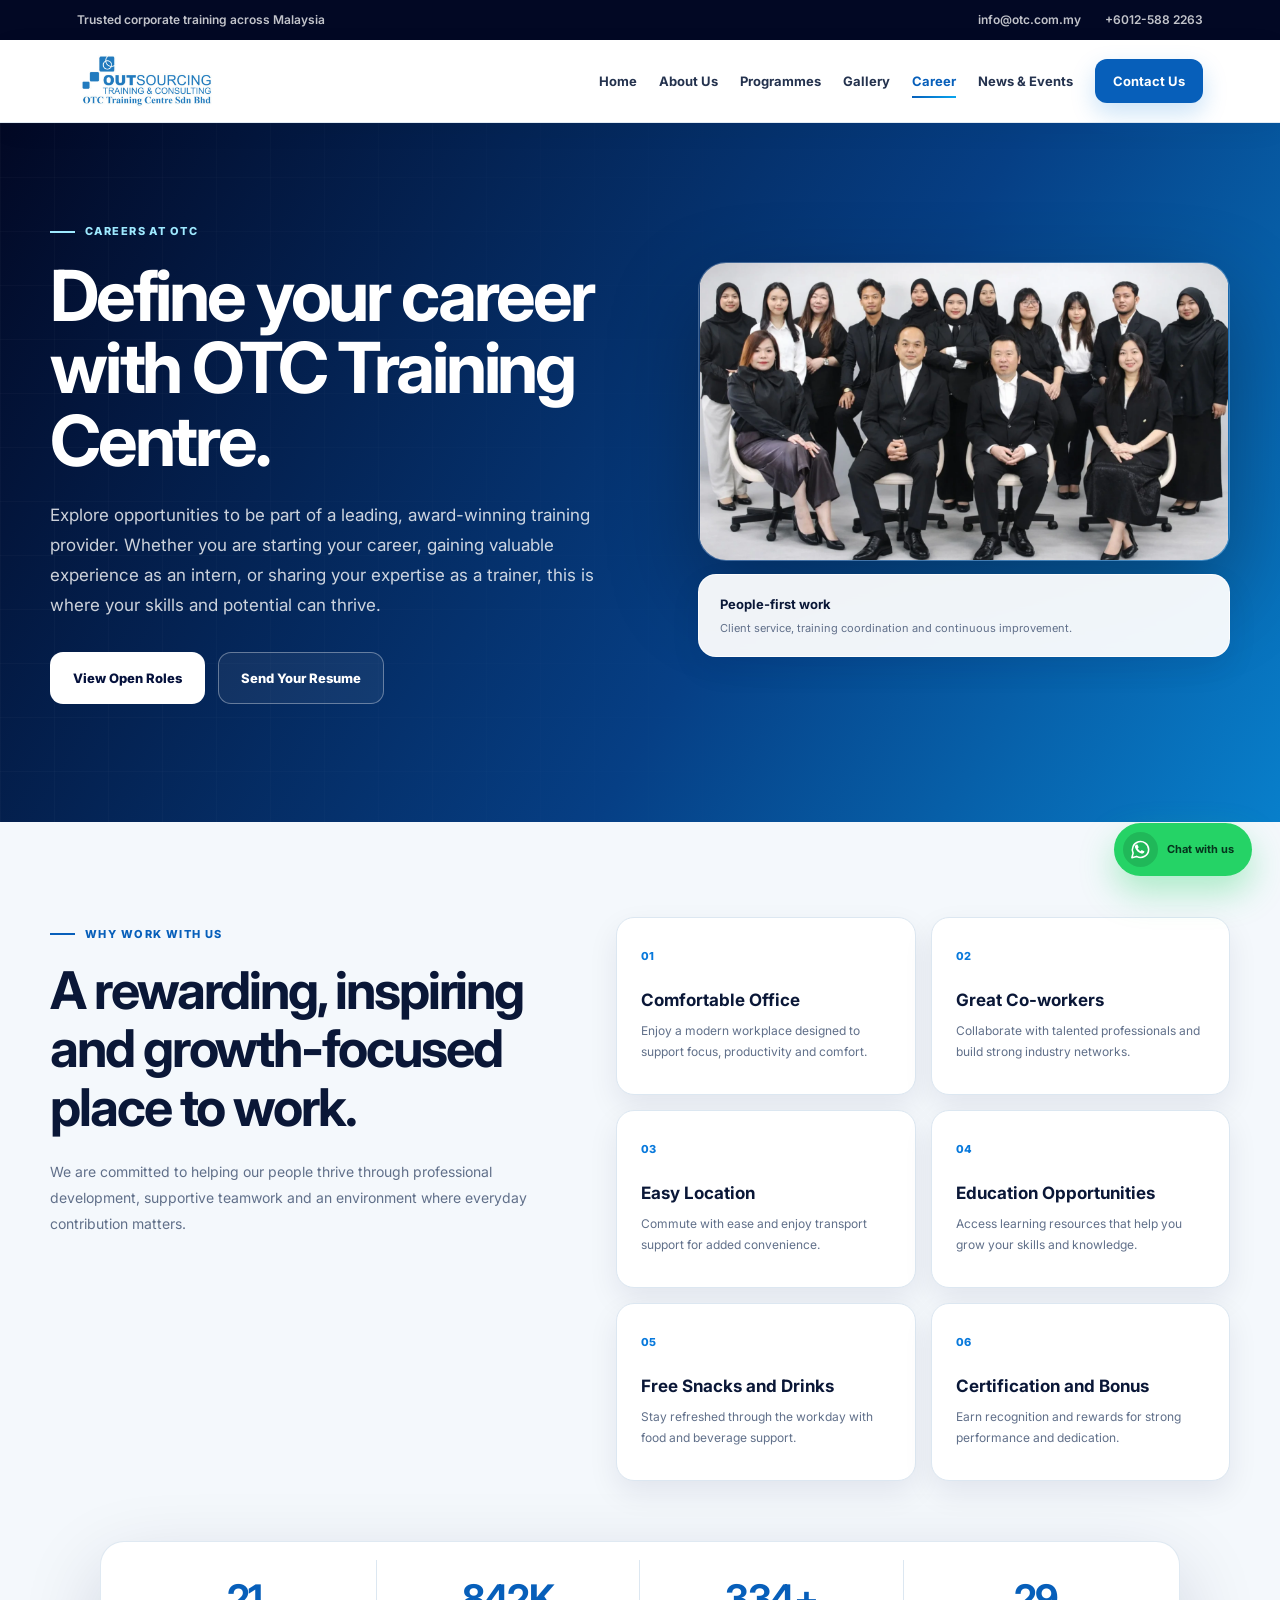
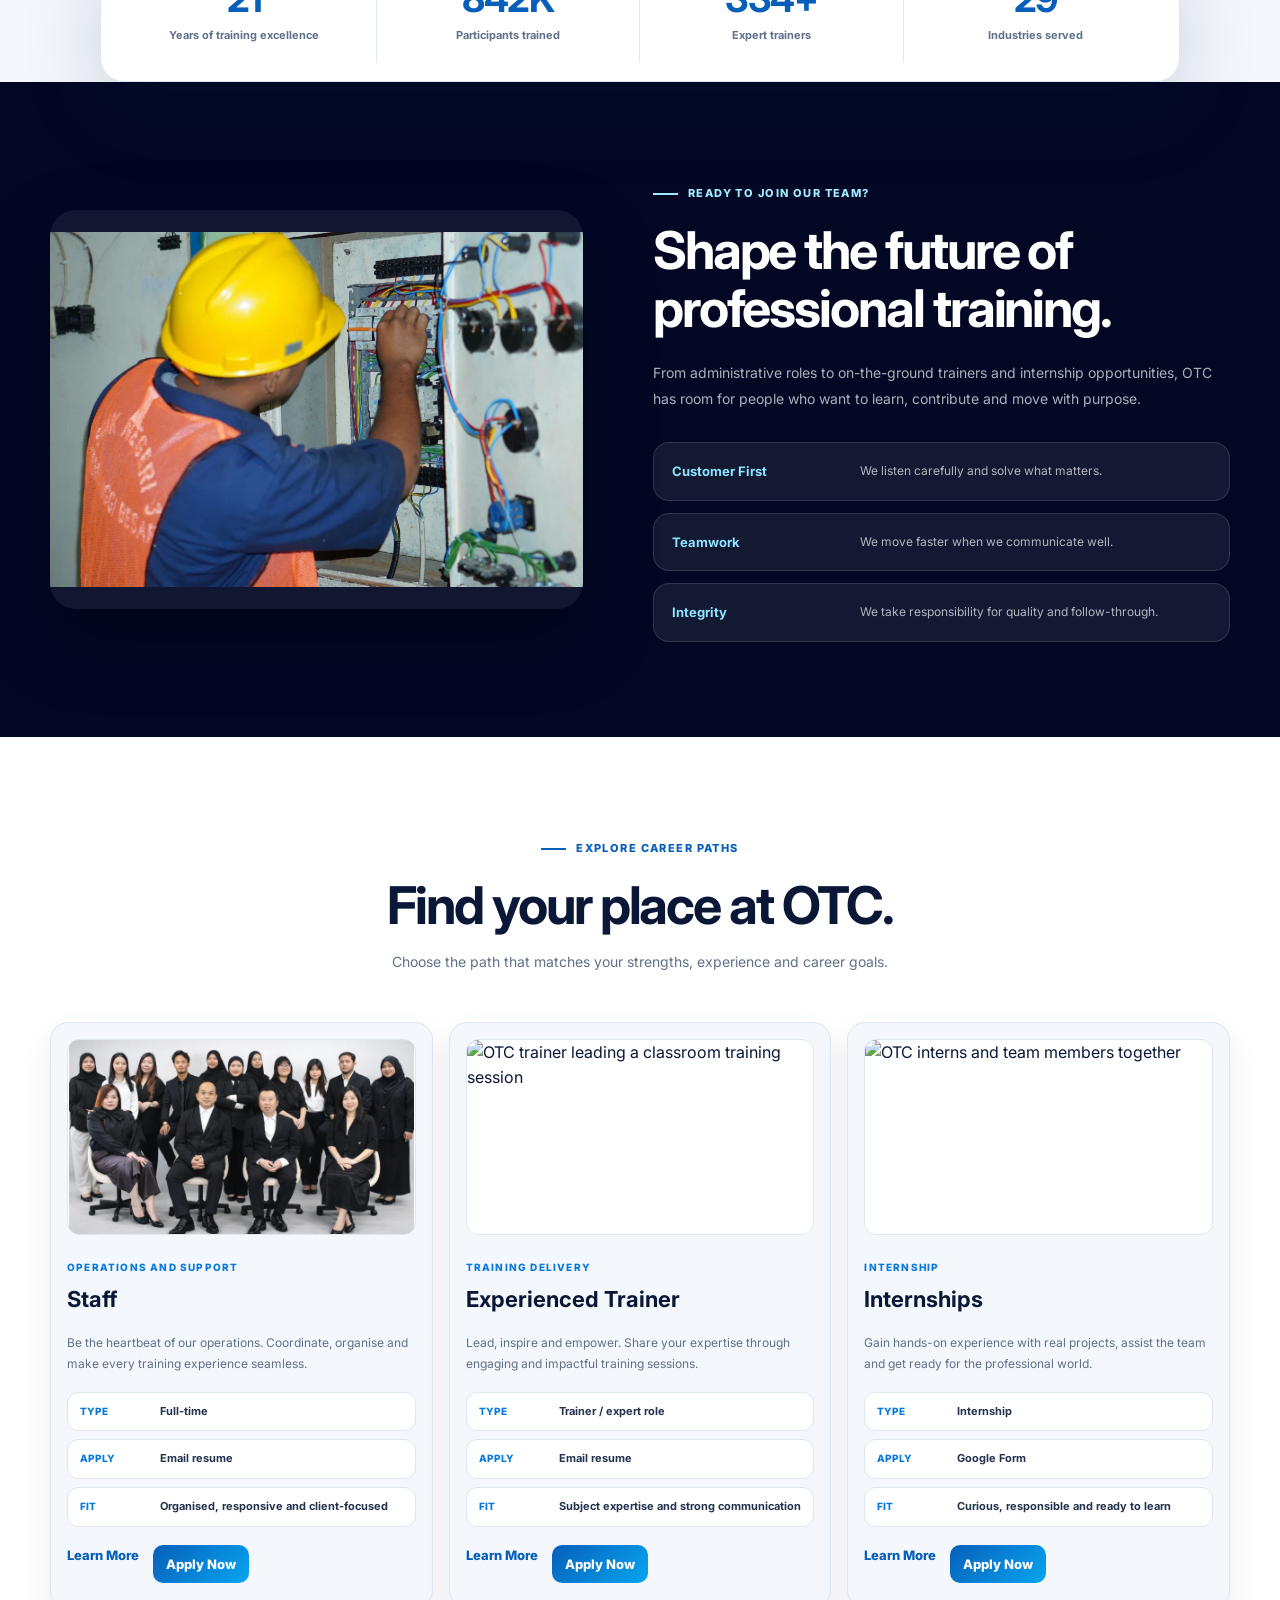
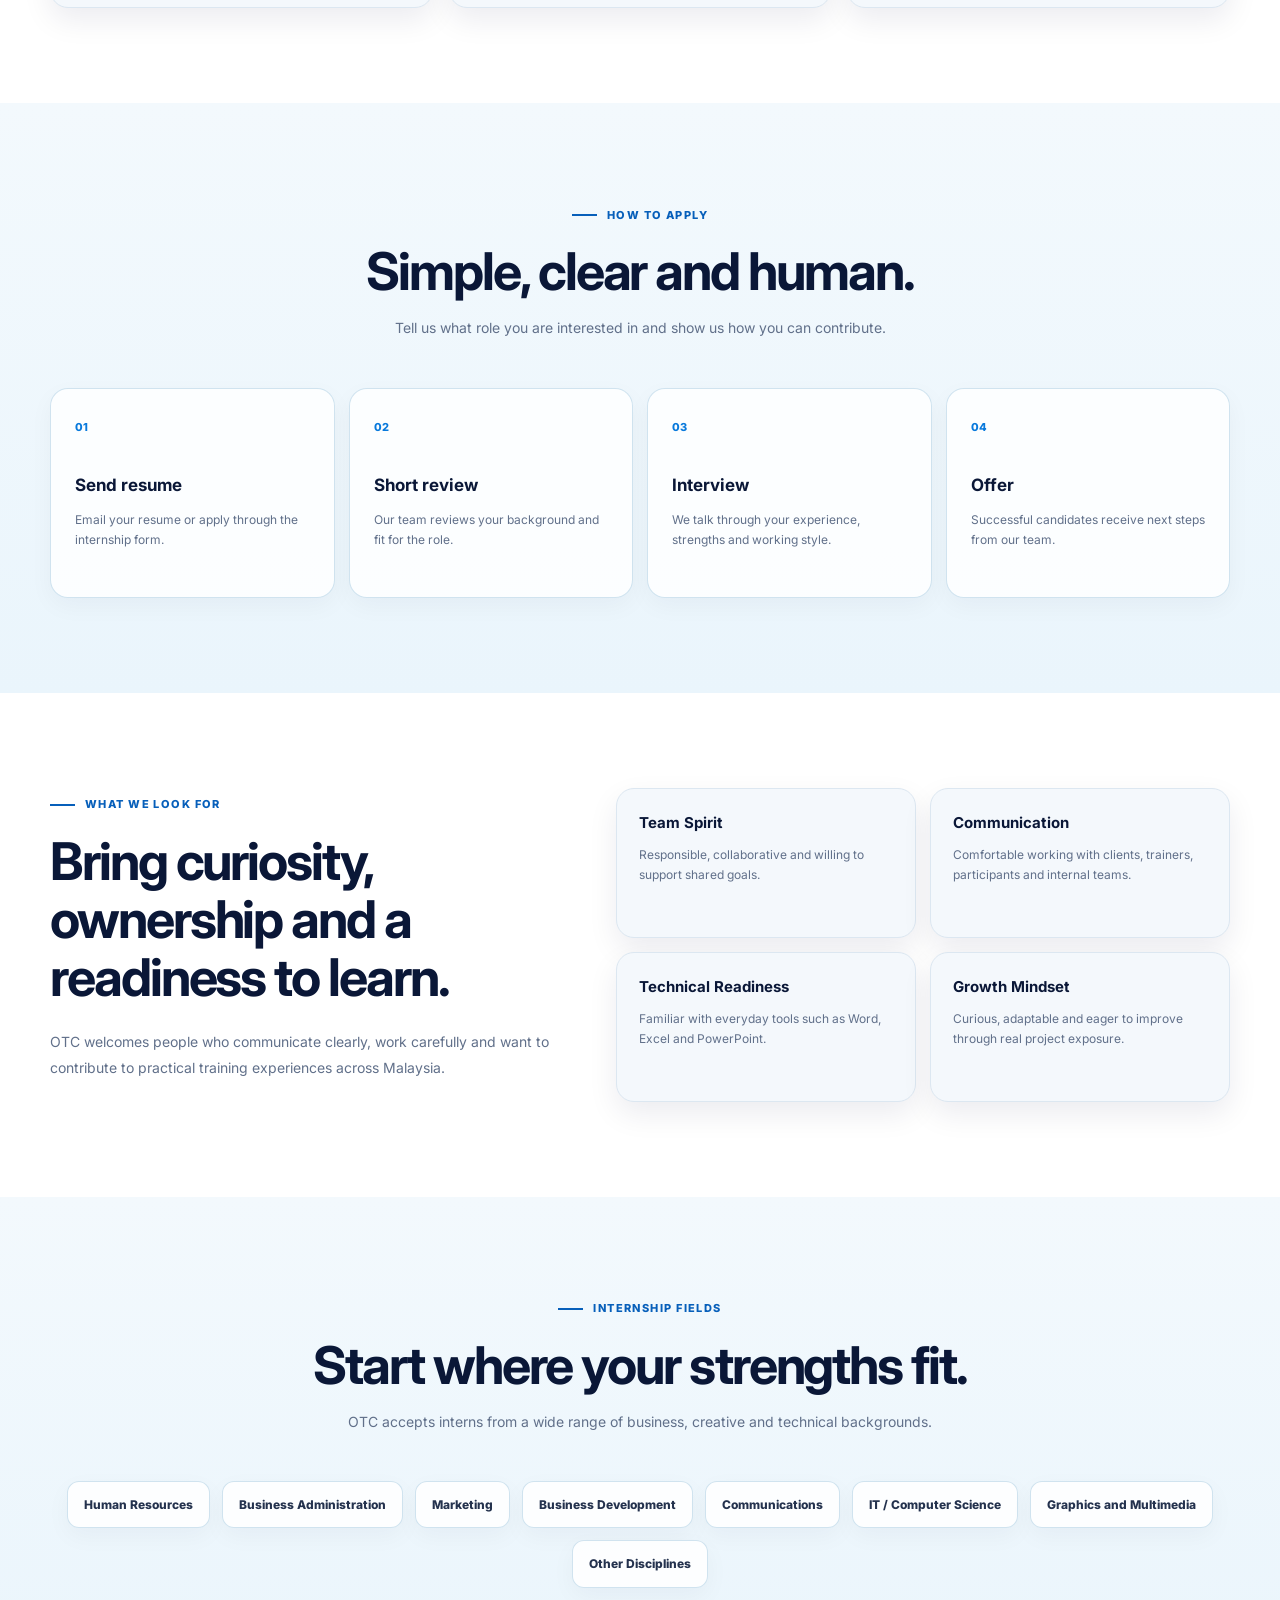
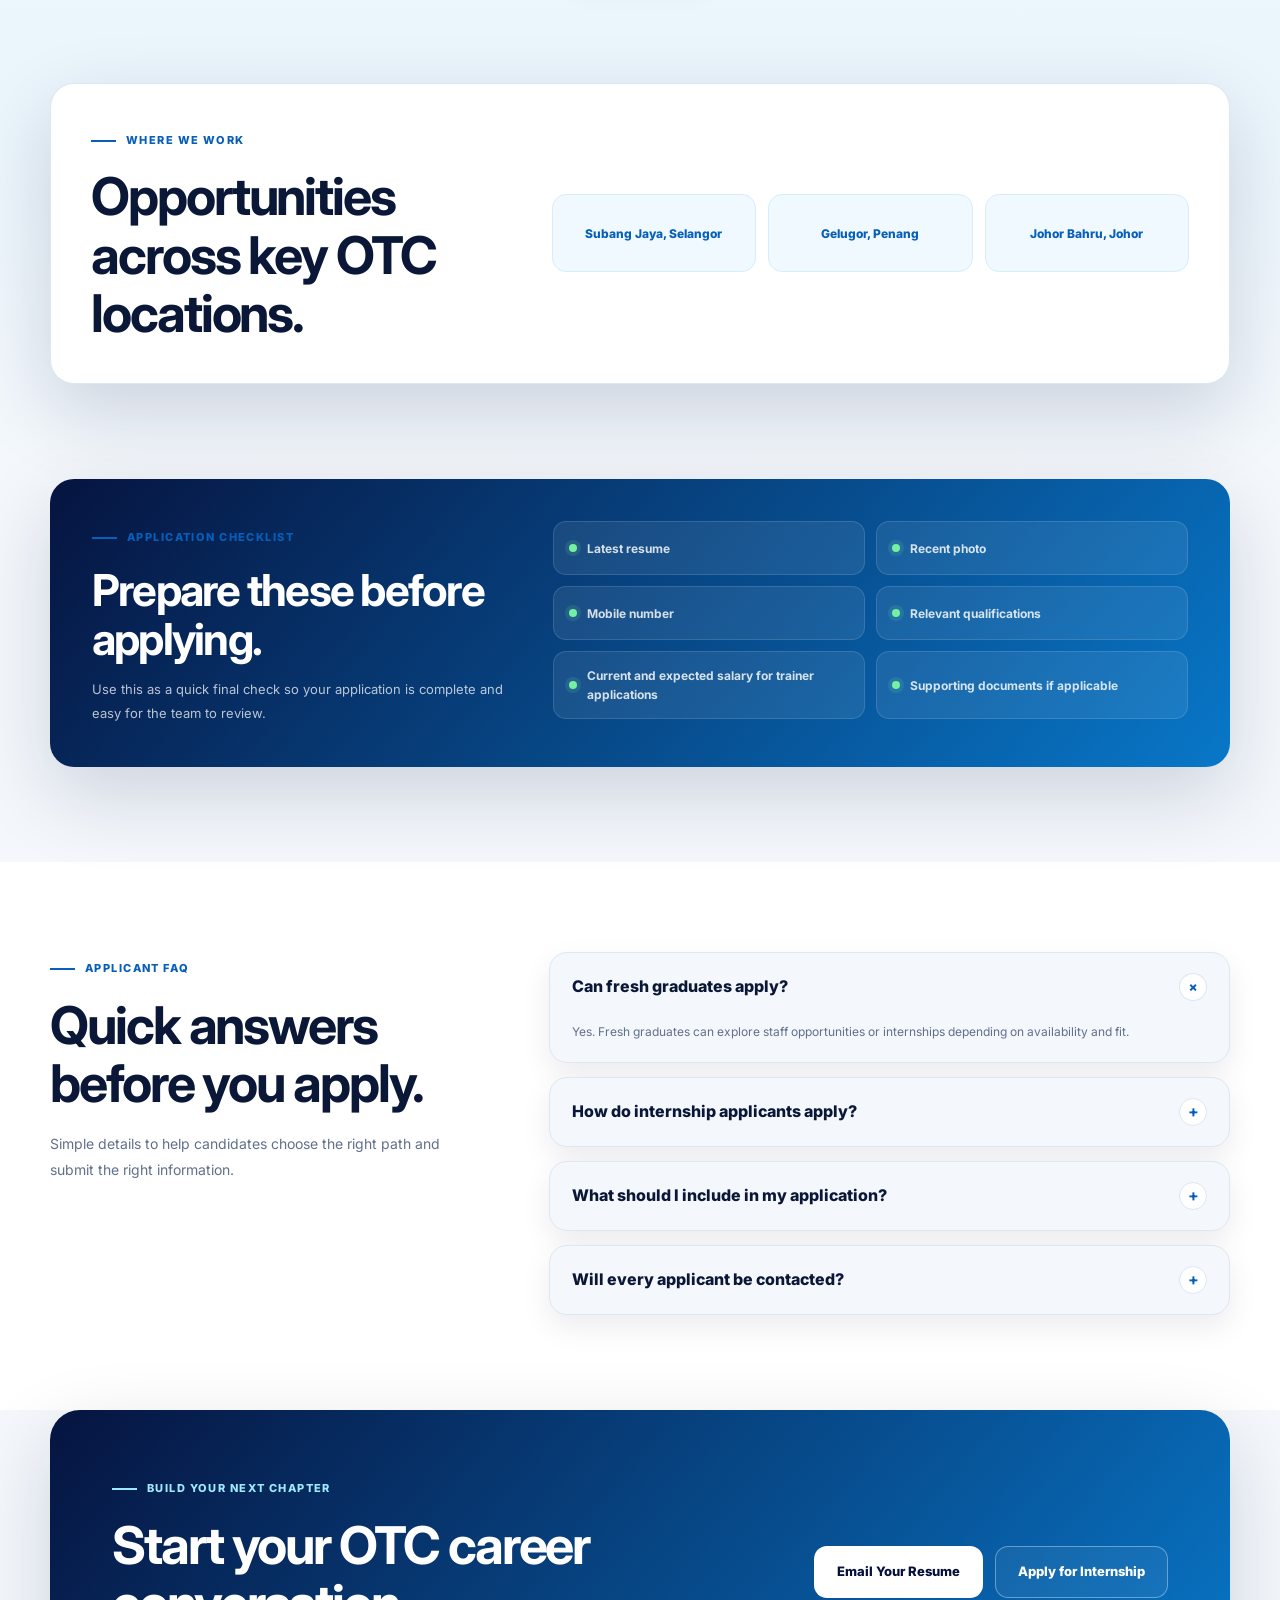
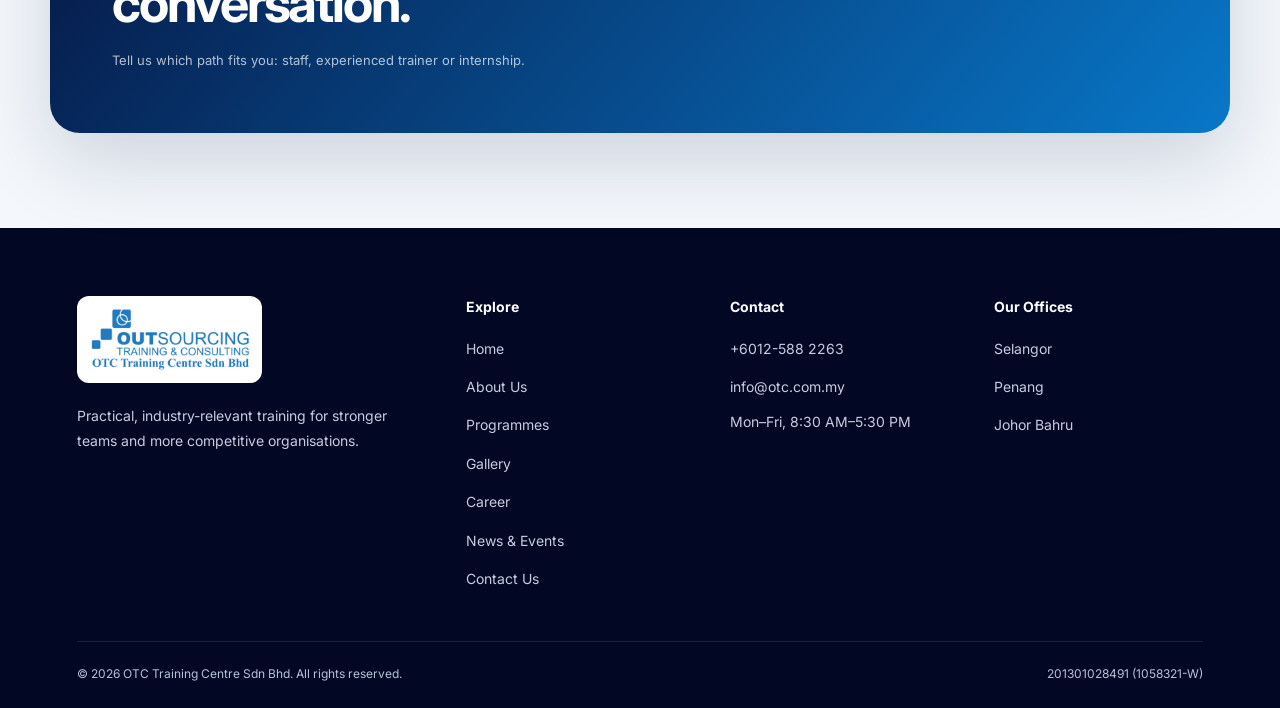
==== commit 4c65592a: "Improve website navigation, enquiry flow and programme filters" ====
--- a/otc-career-page/index.html
+++ b/otc-career-page/index.html
@@ -8,6 +8,7 @@
   <link rel="preconnect" href="https://fonts.googleapis.com" />
   <link rel="preconnect" href="https://fonts.gstatic.com" crossorigin />
   <link href="https://fonts.googleapis.com/css2?family=Inter:wght@400;500;600;700;800&display=swap" rel="stylesheet" />
+  <link rel="stylesheet" href="../shared/site.css" />
   <link rel="stylesheet" href="style.css" />
 </head>
 <body>
@@ -22,23 +23,9 @@
   </header>
 
   <nav class="navbar" aria-label="Primary navigation">
-    <a class="brand" href="../otc-about-page/index.html" aria-label="OTC Training Centre home">
-      <img src="../otc-about-page/assets/otc-logo.png" alt="OTC Training Centre" />
-    </a>
-
-    <button class="menu-toggle" id="menuToggle" type="button" aria-expanded="false" aria-controls="navLinks" aria-label="Open navigation">
-      <span></span><span></span><span></span>
-    </button>
-
-    <ul class="nav-links" id="navLinks">
-      <li><a href="#">Home</a></li>
-      <li><a href="../otc-about-page/index.html">About Us</a></li>
-      <li><a href="#">Programmes</a></li>
-      <li><a href="#">Gallery</a></li>
-      <li><a class="active" href="#main-content" aria-current="page">Career</a></li>
-      <li><a href="../otc-news-events-page/index.html">News &amp; Events</a></li>
-      <li><a class="nav-cta" href="../otc-contact-page/index.html">Contact Us</a></li>
-    </ul>
+    <a class="brand" href="../otc-home-page/index.html" aria-label="OTC Training Centre home"><img src="../otc-about-page/assets/otc-logo.png" alt="OTC Training Centre" width="420" height="139" /></a>
+    <button class="menu-toggle" id="menuToggle" type="button" aria-expanded="false" aria-controls="navLinks" aria-label="Open navigation"><span></span><span></span><span></span></button>
+    <ul class="nav-links" id="navLinks"><li><a href="../otc-home-page/index.html">Home</a></li><li><a href="../otc-about-page/index.html">About Us</a></li><li><a href="../otc-programmes-page/index.html">Programmes</a></li><li><a href="../otc-gallery-page/index.html">Gallery</a></li><li><a class="active" href="../otc-career-page/index.html" aria-current="page">Career</a></li><li><a href="../otc-news-events-page/index.html">News &amp; Events</a></li><li><a class="nav-cta" href="../otc-contact-page/index.html">Contact Us</a></li></ul>
   </nav>
 
   <main id="main-content">
@@ -319,24 +306,14 @@
     </section>
   </main>
 
-  <footer class="footer">
-    <div class="footer-main">
-      <div class="footer-brand">
-        <img src="../otc-about-page/assets/otc-logo.png" alt="OTC Training Centre" />
-        <p>Practical, industry-relevant training for stronger teams and more competitive organisations.</p>
-      </div>
-      <div class="footer-column"><h3>Explore</h3><a href="#">Home</a><a href="../otc-about-page/index.html">About Us</a><a href="#">Programmes</a><a href="#main-content">Career</a><a href="../otc-news-events-page/index.html">News &amp; Events</a></div>
-      <div class="footer-column"><h3>Contact</h3><a href="tel:+60125882263">+6012-588 2263</a><a href="mailto:info@otc.com.my">info@otc.com.my</a><p>Mon-Fri, 8:30 AM-5:30 PM</p></div>
-      <div class="footer-column"><h3>Our Offices</h3><p>Selangor</p><p>Penang</p><p>Johor Bahru</p></div>
-    </div>
-    <div class="footer-bottom">
-      <p>&copy; <span id="currentYear"></span> OTC Training Centre Sdn Bhd. All rights reserved.</p>
-      <p>201301028491 (1058321-W)</p>
-    </div>
-  </footer>
+  <footer class="footer"><div class="footer-main"><div class="footer-brand"><img src="../otc-about-page/assets/otc-logo.png" alt="OTC Training Centre" width="420" height="139" /><p>Practical, industry-relevant training for stronger teams and more competitive organisations.</p></div>
+    <div class="footer-column"><h3>Explore</h3><a href="../otc-home-page/index.html">Home</a><a href="../otc-about-page/index.html">About Us</a><a href="../otc-programmes-page/index.html">Programmes</a><a href="../otc-gallery-page/index.html">Gallery</a><a href="../otc-career-page/index.html">Career</a><a href="../otc-news-events-page/index.html">News &amp; Events</a><a href="../otc-contact-page/index.html">Contact Us</a></div>
+    <div class="footer-column"><h3>Contact</h3><a href="tel:+60125882263">+6012-588 2263</a><a href="mailto:info@otc.com.my">info@otc.com.my</a><p>Mon–Fri, 8:30 AM–5:30 PM</p></div>
+    <div class="footer-column"><h3>Our Offices</h3><a href="../otc-contact-page/index.html#offices">Selangor</a><a href="../otc-contact-page/index.html#offices">Penang</a><a href="../otc-contact-page/index.html#offices">Johor Bahru</a></div>
+  </div><div class="footer-bottom"><p>&copy; <span id="currentYear">2026</span> OTC Training Centre Sdn Bhd. All rights reserved.</p><p>201301028491 (1058321-W)</p></div></footer>
 
   <a class="floating-whatsapp" href="https://wa.me/60125882263?text=Hi%20OTC%2C%20I%20would%20like%20to%20ask%20about%20career%20opportunities." target="_blank" rel="noopener noreferrer" aria-label="Chat with OTC Training Centre on WhatsApp">
-    <span aria-hidden="true">WA</span>
+    <span aria-hidden="true"><svg class="whatsapp-mark" viewBox="0 0 24 24" fill="none" aria-hidden="true" focusable="false"><path d="M20.5 11.7a8.5 8.5 0 0 1-12.6 7.5L3 20.5l1.3-4.7a8.5 8.5 0 1 1 16.2-4.1Z" stroke="currentColor" stroke-width="1.65" stroke-linecap="round" stroke-linejoin="round"/><path d="M8.1 6.9c.3-.2.7-.1.8.2l1.1 2.2c.1.3.1.5-.1.7l-.8.9c.6 1.2 1.7 2.3 3 2.9l.8-.9c.2-.2.5-.3.7-.1l2.2 1.1c.3.1.4.5.2.8-.6 1.4-1.7 1.8-3.1 1.4-3.2-.9-5.9-3.7-6.6-6.3-.4-1.3.2-2.3 1.8-2.9Z" fill="currentColor"/></svg></span>
     <strong>Chat with us</strong>
   </a>
 
--- a/shared/site.css
+++ b/shared/site.css
@@ -0,0 +1,153 @@
+:root {
+  --navy-950: #020824;
+  --navy-900: #05113c;
+  --navy-800: #09235d;
+  --blue-700: #075fba;
+  --blue-600: #0879dc;
+  --blue-500: #08a5ef;
+  --blue-100: #dff3ff;
+  --blue-50: #eff9ff;
+  --ink: #0a1737;
+  --muted: #61708a;
+  --line: #dce7f1;
+  --surface: #f4f8fc;
+  --white: #ffffff;
+  --green: #25d366;
+  --shadow-sm: 0 12px 30px rgba(5, 17, 60, 0.08);
+  --shadow-lg: 0 28px 80px rgba(5, 17, 60, 0.16);
+  --radius-sm: 14px;
+  --radius-md: 22px;
+  --radius-lg: 32px;
+  --success: #08783d;
+  --error: #c13232;
+  --shadow-md: 0 20px 50px rgba(5,17,60,.12);
+  --space-section: 95px;
+}
+
+* { box-sizing: border-box; margin: 0; padding: 0; }
+html { scroll-behavior: smooth; scroll-padding-top: 92px; }
+body { min-height: 100vh; overflow-x: hidden; color: var(--ink); background: var(--surface); font-family: "Inter", Arial, sans-serif; line-height: 1.6; }
+img { display: block; max-width: 100%; }
+a { color: inherit; }
+button { font: inherit; }
+::selection { color: var(--white); background: var(--blue-600); }
+:focus-visible { outline: 3px solid rgba(8, 165, 239, 0.55); outline-offset: 3px; }
+
+.skip-link { position: fixed; top: 10px; left: 10px; z-index: 999; padding: 10px 14px; color: var(--white); background: var(--navy-900); border-radius: 10px; text-decoration: none; transform: translateY(-150%); }
+.skip-link:focus { transform: translateY(0); }
+.section { padding: var(--space-section) 20px; }
+.section-shell { width: min(1180px, 100%); margin: 0 auto; }
+
+.topbar { min-height: 40px; padding: 8px max(6vw, 20px); display: flex; align-items: center; justify-content: space-between; gap: 20px; color: rgba(255,255,255,.76); background: var(--navy-950); font-size: 12px; font-weight: 600; }
+.topbar-links { display: flex; gap: 24px; }
+.topbar a { text-decoration: none; transition: color .2s ease; }
+.topbar a:hover { color: #7ddcff; }
+
+.navbar { position: sticky; top: 0; z-index: 100; min-height: 82px; padding: 12px max(6vw, 20px); display: flex; align-items: center; justify-content: space-between; background: rgba(255,255,255,.94); border-bottom: 1px solid rgba(220,231,241,.85); box-shadow: 0 7px 30px rgba(5,17,60,.04); backdrop-filter: blur(18px); }
+.brand { flex: 0 0 auto; width: 176px; }
+.brand img { width: 100%; height: 58px; object-fit: contain; object-position: left center; }
+.nav-links { display: flex; align-items: center; gap: 22px; list-style: none; }
+.nav-links a { position: relative; color: #24324e; font-size: 13px; font-weight: 700; text-decoration: none; transition: color .2s ease; }
+.nav-links a:not(.nav-cta)::after { content: ""; position: absolute; right: 0; bottom: -9px; left: 0; height: 2px; background: linear-gradient(90deg, var(--blue-700), var(--blue-500)); transform: scaleX(0); transition: transform .22s ease; }
+.nav-links a:hover, .nav-links a.active { color: var(--blue-700); }
+.nav-links a:hover::after, .nav-links a.active::after { transform: scaleX(1); }
+.nav-links .nav-cta { min-height: 44px; padding: 11px 18px; display: inline-flex; align-items: center; color: var(--white); background: var(--blue-700); border-radius: 12px; box-shadow: 0 10px 24px rgba(8,121,220,.22); }
+.menu-toggle { display: none; width: 45px; height: 45px; padding: 10px; background: var(--blue-50); border: 1px solid #d9effd; border-radius: 13px; cursor: pointer; }
+.menu-toggle span { display: block; height: 2px; margin: 5px 1px; background: var(--navy-900); border-radius: 3px; transition: transform .2s ease, opacity .2s ease; }
+.menu-toggle.open span:first-child { transform: translateY(7px) rotate(45deg); }
+.menu-toggle.open span:nth-child(2) { opacity: 0; }
+.menu-toggle.open span:last-child { transform: translateY(-7px) rotate(-45deg); }
+
+.footer { padding: 68px max(6vw, 20px) 24px; color: rgba(255,255,255,.65); background: var(--navy-950); }
+.footer-main { max-width: 1180px; margin: 0 auto; padding-bottom: 48px; display: grid; grid-template-columns: 1.6fr repeat(3, 1fr); gap: 55px; }
+.footer-brand img { width: 185px; height: auto; padding: 8px; background: var(--white); border-radius: 12px; }
+.footer-brand p { max-width: 340px; margin-top: 20px; color: #c5cede; font-size: 14px; line-height: 1.8; }
+.footer-column { display: grid; align-content: start; gap: 10px; }
+.footer-column h3 { margin-bottom: 6px; color: var(--white); font-size: 14px; }
+.footer-column a, .footer-column p { color: #c5cede; font-size: 14px; text-decoration: none; }
+.footer-column a:hover { color: #7fdfff; }
+.footer-bottom { max-width: 1180px; margin: 0 auto; padding-top: 22px; display: flex; justify-content: space-between; gap: 20px; border-top: 1px solid rgba(255,255,255,.1); color: #b6c2d6; font-size: 12px; }
+.floating-whatsapp { position: fixed; right: max(28px, env(safe-area-inset-right)); bottom: max(24px, env(safe-area-inset-bottom)); z-index: 90; min-height: 53px; padding: 8px 18px 8px 9px; display: flex; align-items: center; gap: 9px; color: #06351d; background: var(--green); border-radius: 99px; box-shadow: 0 16px 34px rgba(37,211,102,.35); font-size: 11px; text-decoration: none; transition: transform .2s ease; }
+.floating-whatsapp:hover { transform: translateY(-3px); }
+.floating-whatsapp span { width: 35px; height: 35px; display: grid; place-items: center; color: var(--white); background: rgba(0,0,0,.13); border-radius: 50%; font-size: 9px; font-weight: 900; }
+.back-to-top { position: fixed; left: max(28px, env(safe-area-inset-left)); bottom: max(24px, env(safe-area-inset-bottom)); z-index: 90; min-height: 50px; padding: 7px 16px 7px 7px; display: flex; align-items: center; gap: 9px; color: var(--white); background: rgba(5,17,60,.94); border: 1px solid rgba(255,255,255,.13); border-radius: 99px; box-shadow: 0 14px 32px rgba(5,17,60,.25); font-size: 10px; cursor: pointer; opacity: 0; visibility: hidden; transform: translateY(14px); transition: opacity .22s ease, visibility .22s ease, transform .22s ease; }
+.back-to-top span { width: 34px; height: 34px; display: grid; place-items: center; color: var(--navy-900); background: var(--white); border-radius: 50%; font-size: 17px; font-weight: 900; }
+.back-to-top.visible { opacity: 1; visibility: visible; transform: translateY(0); }
+.back-to-top:hover { transform: translateY(-3px); }
+
+
+.eyebrow { display: inline-flex; align-items: center; gap: 10px; margin-bottom: 19px; color: var(--blue-700); font-size: 11px; font-weight: 800; letter-spacing: .13em; text-transform: uppercase; }
+
+.eyebrow::before { content: ""; width: 25px; height: 2px; background: currentColor; }
+
+.eyebrow-light { color: #9ee9ff; }
+
+.button { min-height: 52px; padding: 14px 22px; display: inline-flex; align-items: center; justify-content: center; gap: 14px; border: 1px solid transparent; color: var(--white); background: var(--blue-700); border-radius: 13px; font-size: 13px; font-weight: 800; text-decoration: none; transition: transform .2s ease, background .2s ease; }
+
+.button:hover { background: var(--navy-800); transform: translateY(-3px); }
+
+.button-light { color: var(--navy-900); background: var(--white); }
+
+.button-light:hover { color: var(--navy-900); background: var(--blue-100); }
+
+.button-ghost { background: rgba(255,255,255,.06); border-color: rgba(255,255,255,.35); }
+
+.text-link { display: inline-flex; align-items: center; gap: 13px; color: var(--blue-700); font-size: 13px; font-weight: 800; text-decoration: none; }
+
+.text-link:hover { text-decoration: underline; text-underline-offset: 5px; }
+
+.button-whatsapp { color: #073a21; background: #75efa2; }
+
+.button-blue {
+  color: var(--blue-700);
+  background: var(--white);
+  box-shadow: 0 12px 28px rgba(0,0,0,.14);
+  white-space: nowrap;
+}
+/* Shared accessibility, utility icons and page-independent responsive behaviour. */
+.button-whatsapp:hover { color: #073a21; background: #98f4b8; }
+.button-blue:hover { color: var(--navy-900); background: var(--blue-100); }
+.text-link span, .text-link-light span { font-size: 18px; }
+.text-link-light { display: inline-flex; gap: 12px; align-items: center; color: #a8eaff; font-size: 13px; font-weight: 800; text-decoration: none; }
+.text-link-light:hover { text-decoration: underline; text-underline-offset: 5px; }
+.whatsapp-mark { display: block; width: 23px; height: 23px; flex-shrink: 0; }
+.contact-tools .floating-whatsapp { position: static; right: auto; bottom: auto; }
+.nav-links .nav-cta:hover, .nav-links .nav-cta.active { color: var(--white); background: var(--navy-800); }
+.footer-column a { padding-block: 3px; }
+@media (max-width: 1050px) {
+  .brand { width: 150px; }
+  .brand img { height: 49px; }
+  .nav-links { gap: 12px; }
+  .nav-links a { font-size: 12px; }
+  .footer-main { grid-template-columns: 1.5fr 1fr; gap: 36px; }
+}
+@media (max-width: 860px) {
+  .topbar > p { display: none; }
+  .topbar { justify-content: center; }
+  .navbar { min-height: 74px; }
+  .menu-toggle { display: block; }
+  .nav-links { position: absolute; top: calc(100% + 8px); right: 16px; left: 16px; padding: 12px; display: grid; gap: 2px; background: rgba(255,255,255,.98); border: 1px solid var(--line); border-radius: 17px; box-shadow: var(--shadow-lg); opacity: 0; visibility: hidden; transform: translateY(-8px); transition: opacity .22s ease, transform .22s ease, visibility .22s ease; }
+  .nav-links.open { opacity: 1; visibility: visible; transform: translateY(0); }
+  .nav-links a { display: block; padding: 12px; border-radius: 10px; font-size: 13px; }
+  .nav-links a:not(.nav-cta)::after { display: none; }
+  .nav-links a:hover, .nav-links a.active { background: var(--blue-50); }
+  .nav-links .nav-cta { display: flex; margin-top: 4px; color: var(--white); background: var(--blue-700); justify-content: center; }
+  .nav-links .nav-cta:hover, .nav-links .nav-cta.active { color: var(--white); background: var(--navy-800); }
+}
+@media (max-width: 590px) {
+  .section { padding: 66px 18px; }
+  .topbar { min-height: 36px; }
+  .topbar-links a:first-child { display: none; }
+  .footer-main { grid-template-columns: 1fr; }
+  .footer-bottom { flex-direction: column; }
+  .floating-whatsapp strong, .back-to-top strong { display: none; }
+  .floating-whatsapp { right: max(18px,env(safe-area-inset-right)); bottom: max(18px,env(safe-area-inset-bottom)); padding: 8px; }
+  .back-to-top { left: max(18px,env(safe-area-inset-left)); bottom: max(18px,env(safe-area-inset-bottom)); padding: 7px; }
+}
+@media (prefers-reduced-motion: reduce) {
+  html { scroll-behavior: auto; }
+  *, *::before, *::after { animation-duration: .01ms !important; transition-duration: .01ms !important; }
+  .button:hover, .floating-whatsapp:hover, .back-to-top:hover { transform: none; }
+}
+/* Form controls use the same font as the surrounding interface. */
+button, input, select, textarea { font: inherit; }
--- a/otc-career-page/style.css
+++ b/otc-career-page/style.css
@@ -1,271 +1,382 @@
-:root {
-  --navy-950: #020824;
-  --navy-900: #05113c;
-  --blue-700: #075fba;
-  --blue-600: #0879dc;
-  --blue-500: #08a5ef;
-  --blue-50: #eff9ff;
-  --ink: #0a1737;
-  --muted: #61708a;
-  --line: #dce7f1;
-  --surface: #f4f8fc;
-  --white: #ffffff;
-  --green: #25d366;
-  --shadow-sm: 0 12px 30px rgba(5, 17, 60, 0.08);
-  --shadow-lg: 0 28px 80px rgba(5, 17, 60, 0.16);
+/* Page-specific layouts. Shared components are in ../shared/site.css. */
+
+
+
+
+
+
+
+
+
+
+
+
+
+
+
+
+
+
+
+
+
+
+
+
+
+
+
+
+
+
+
+.hero { position: relative; padding: 92px 20px 118px; overflow: hidden; color: var(--white); background: linear-gradient(122deg, var(--navy-950) 0%, #063f85 60%, #087fcb 100%); }
+
+.hero::before { content: ""; position: absolute; inset: 0; opacity: .12; background-image: linear-gradient(rgba(255,255,255,.2) 1px, transparent 1px), linear-gradient(90deg, rgba(255,255,255,.2) 1px, transparent 1px); background-size: 54px 54px; mask-image: linear-gradient(to right, black, transparent 66%); }
+
+.hero-inner { position: relative; z-index: 2; width: min(1180px, 100%); margin: 0 auto; display: grid; grid-template-columns: 1fr .92fr; align-items: center; gap: 70px; }
+
+
+
+
+.hero h1 { max-width: 720px; margin-bottom: 24px; font-size: clamp(44px, 5.5vw, 72px); line-height: 1.03; letter-spacing: -.045em; }
+
+.hero-copy > p { max-width: 620px; color: rgba(255,255,255,.8); font-size: 17px; line-height: 1.75; }
+
+.hero-actions { margin-top: 32px; display: flex; flex-wrap: wrap; gap: 13px; }
+
+
+
+
+
+.hero-visual { position: relative; }
+
+.hero-visual img { width: 100%; height: auto; aspect-ratio: 16 / 9; object-fit: contain; background: rgba(255,255,255,.08); border: 1px solid rgba(255,255,255,.18); border-radius: 28px; box-shadow: 0 34px 90px rgba(0,0,0,.3); }
+
+.hero-note { max-width: none; margin-top: 13px; padding: 19px 21px; color: var(--ink); background: rgba(255,255,255,.94); border: 1px solid rgba(255,255,255,.8); border-radius: 18px; box-shadow: var(--shadow-sm); backdrop-filter: blur(16px); }
+
+.hero-note strong { display: block; font-size: 13px; }
+
+.hero-note span { display: block; margin-top: 5px; color: var(--muted); font-size: 11px; line-height: 1.55; }
+
+.intro { background: var(--surface); }
+
+.intro-grid { display: grid; grid-template-columns: .9fr 1.1fr; gap: 64px; align-items: start; }
+
+.intro-copy h2,
+.section-heading h2,
+.culture-copy h2,
+.cta-card h2 { color: var(--ink); font-size: clamp(34px, 4.2vw, 52px); line-height: 1.12; letter-spacing: -.04em; }
+
+.intro-copy p { margin-top: 22px; color: var(--muted); font-size: 14px; line-height: 1.85; }
+
+.benefits-grid { display: grid; grid-template-columns: repeat(2, 1fr); gap: 15px; }
+
+.benefit-card { min-height: 178px; padding: 24px; background: var(--white); border: 1px solid var(--line); border-radius: 18px; box-shadow: var(--shadow-sm); transition: transform .25s ease, border-color .25s ease; }
+
+.benefit-card:hover { transform: translateY(-5px); border-color: #b5dcf6; }
+
+.benefit-card span { color: var(--blue-600); font-size: 11px; font-weight: 800; }
+
+.benefit-card h3 { margin: 22px 0 10px; font-size: 17px; line-height: 1.25; }
+
+.benefit-card p { color: var(--muted); font-size: 12px; line-height: 1.7; }
+
+.career-stats { position: relative; z-index: 4; width: min(1080px, calc(100% - 36px)); margin: -35px auto 0; padding: 18px 12px; display: grid; grid-template-columns: repeat(4, 1fr); background: var(--white); border: 1px solid rgba(220,231,241,.9); border-radius: 24px; box-shadow: var(--shadow-lg); }
+
+.career-stats article { padding: 18px; display: grid; place-items: center; align-content: center; border-right: 1px solid var(--line); text-align: center; }
+
+.career-stats article:last-child { border-right: 0; }
+
+.career-stats strong { color: var(--blue-700); font-size: clamp(28px, 3vw, 38px); line-height: 1.1; letter-spacing: -.04em; }
+
+.career-stats span { margin-top: 7px; color: var(--muted); font-size: 11px; font-weight: 700; }
+
+.culture { color: var(--white); background: var(--navy-950); }
+
+.culture-grid { display: grid; grid-template-columns: .96fr 1.04fr; gap: 70px; align-items: center; }
+
+.culture-image img { width: 100%; height: auto; aspect-ratio: 4 / 3; object-fit: contain; background: rgba(255,255,255,.06); border-radius: 26px; box-shadow: 0 30px 75px rgba(0,0,0,.28); }
+
+.culture-copy h2 { color: var(--white); }
+
+.culture-copy p { max-width: 610px; margin-top: 22px; color: rgba(255,255,255,.68); font-size: 14px; line-height: 1.85; }
+
+.culture-list { margin-top: 30px; display: grid; gap: 12px; list-style: none; }
+
+.culture-list li { padding: 18px; display: grid; grid-template-columns: 170px 1fr; gap: 18px; background: rgba(255,255,255,.07); border: 1px solid rgba(255,255,255,.12); border-radius: 16px; }
+
+.culture-list strong { color: #8ee4ff; font-size: 13px; }
+
+.culture-list span { color: rgba(255,255,255,.68); font-size: 12px; }
+
+.roles { background: var(--white); }
+
+.section-heading { max-width: 730px; margin: 0 auto 48px; text-align: center; }
+
+.section-heading .eyebrow { justify-content: center; }
+
+.section-heading p { max-width: 610px; margin: 16px auto 0; color: var(--muted); font-size: 14px; }
+
+.roles-grid { display: grid; grid-template-columns: repeat(3, 1fr); gap: 16px; }
+
+.role-card { min-height: 540px; padding: 16px 16px 24px; display: grid; gap: 18px; align-content: start; background: var(--surface); border: 1px solid var(--line); border-radius: 18px; box-shadow: var(--shadow-sm); transition: transform .25s ease, border-color .25s ease; }
+
+.role-card:hover { transform: translateY(-6px); border-color: #b5dcf6; }
+
+.role-image { width: 100%; height: auto; aspect-ratio: 16 / 9; object-fit: contain; background: var(--white); border: 1px solid var(--line); border-radius: 12px; }
+
+.role-card span { color: var(--blue-600); font-size: 10px; font-weight: 800; letter-spacing: .12em; text-transform: uppercase; }
+
+.role-card h3 { margin-top: 8px; font-size: 22px; line-height: 1.25; }
+
+.role-card p { color: var(--muted); font-size: 12px; line-height: 1.75; }
+
+.role-meta { display: grid; gap: 8px; }
+
+.role-meta div { padding: 10px 12px; display: grid; grid-template-columns: 70px 1fr; gap: 10px; background: var(--white); border: 1px solid var(--line); border-radius: 11px; }
+
+.role-meta dt { color: var(--blue-600); font-size: 10px; font-weight: 800; text-transform: uppercase; }
+
+.role-meta dd { color: #24324e; font-size: 11px; font-weight: 700; }
+
+.role-actions { display: flex; flex-wrap: wrap; gap: 14px; }
+
+.role-actions a { color: var(--blue-700); font-size: 13px; font-weight: 800; text-decoration: none; }
+
+.role-actions a:last-child { padding: 9px 13px; color: var(--white); background: linear-gradient(135deg, var(--blue-700), var(--blue-500)); border-radius: 10px; }
+
+.process { background: linear-gradient(180deg, #f3f9fd, #eaf5fc); }
+
+.process-steps { display: grid; grid-template-columns: repeat(4, 1fr); gap: 14px; }
+
+.process-steps article { min-height: 210px; padding: 24px; background: rgba(255,255,255,.82); border: 1px solid rgba(203,224,238,.9); border-radius: 18px; box-shadow: 0 8px 24px rgba(5,17,60,.04); }
+
+.process-steps span { color: var(--blue-600); font-size: 11px; font-weight: 800; }
+
+.process-steps h3 { margin: 34px 0 10px; font-size: 17px; }
+
+.process-steps p { color: var(--muted); font-size: 12px; line-height: 1.7; }
+
+.requirements { background: var(--white); }
+
+.requirements-grid { display: grid; grid-template-columns: .9fr 1.1fr; gap: 64px; align-items: start; }
+
+.requirements-copy h2,
+.location-strip h2 { color: var(--ink); font-size: clamp(34px, 4.2vw, 52px); line-height: 1.12; letter-spacing: -.04em; }
+
+.requirements-copy p { margin-top: 22px; color: var(--muted); font-size: 14px; line-height: 1.85; }
+
+.requirements-list { display: grid; grid-template-columns: repeat(2, 1fr); gap: 14px; }
+
+.requirements-list article { min-height: 150px; padding: 22px; background: var(--surface); border: 1px solid var(--line); border-radius: 18px; box-shadow: var(--shadow-sm); }
+
+.requirements-list strong { display: block; color: var(--ink); font-size: 15px; }
+
+.requirements-list span { display: block; margin-top: 10px; color: var(--muted); font-size: 12px; line-height: 1.7; }
+
+.internship-fields { background: linear-gradient(180deg, #f3f9fd, #eaf5fc); }
+
+.field-tags { display: flex; flex-wrap: wrap; justify-content: center; gap: 12px; }
+
+.field-tags span { padding: 13px 16px; color: #24324e; background: rgba(255,255,255,.86); border: 1px solid rgba(203,224,238,.9); border-radius: 12px; box-shadow: 0 8px 24px rgba(5,17,60,.04); font-size: 12px; font-weight: 800; }
+
+.locations { padding-top: 0; background: linear-gradient(180deg, #eaf5fc, var(--surface)); }
+
+.location-strip { padding: 40px; display: grid; grid-template-columns: .8fr 1.2fr; align-items: center; gap: 36px; background: var(--white); border: 1px solid var(--line); border-radius: 24px; box-shadow: var(--shadow-lg); }
+
+.location-items { display: grid; grid-template-columns: repeat(3, 1fr); gap: 12px; }
+
+.location-items span { min-height: 78px; padding: 18px; display: grid; place-items: center; color: var(--blue-700); background: var(--blue-50); border: 1px solid #d6eefc; border-radius: 14px; font-size: 12px; font-weight: 800; text-align: center; }
+
+.checklist { padding-top: 0; background: var(--surface); }
+
+.checklist-card { padding: 42px; display: grid; grid-template-columns: .8fr 1.2fr; gap: 38px; align-items: start; color: var(--white); background: linear-gradient(130deg, #061440, #0877c8); border-radius: 24px; box-shadow: var(--shadow-lg); }
+
+.checklist-card h2 { font-size: clamp(30px, 3.5vw, 44px); line-height: 1.12; letter-spacing: -.04em; }
+
+.checklist-card p { margin-top: 14px; color: rgba(255,255,255,.72); font-size: 13px; line-height: 1.8; }
+
+.checklist-items { display: grid; grid-template-columns: repeat(2, 1fr); gap: 11px; list-style: none; }
+
+.checklist-items li { min-height: 54px; padding: 14px 15px; display: flex; align-items: center; gap: 10px; color: rgba(255,255,255,.82); background: rgba(255,255,255,.08); border: 1px solid rgba(255,255,255,.13); border-radius: 13px; font-size: 12px; font-weight: 700; }
+
+.checklist-items li::before { content: ""; flex: 0 0 auto; width: 8px; height: 8px; background: #75efa2; border-radius: 50%; box-shadow: 0 0 0 4px rgba(117,239,162,.12); }
+
+.faq { padding-top: 90px; background: var(--white); }
+
+.faq-grid { display: grid; grid-template-columns: .78fr 1.22fr; gap: 64px; align-items: start; }
+
+.faq-heading h2 { color: var(--ink); font-size: clamp(34px, 4.2vw, 52px); line-height: 1.12; letter-spacing: -.04em; }
+
+.faq-heading p { margin-top: 18px; color: var(--muted); font-size: 14px; line-height: 1.85; }
+
+.faq-list { display: grid; gap: 14px; }
+
+.faq-item { overflow: hidden; background: var(--surface); border: 1px solid var(--line); border-radius: 18px; box-shadow: var(--shadow-sm); }
+
+.faq-question { width: 100%; padding: 20px 22px; display: flex; align-items: center; justify-content: space-between; gap: 18px; color: var(--ink); background: transparent; border: 0; cursor: pointer; text-align: left; }
+
+.faq-question span { font-size: 16px; font-weight: 800; }
+
+.faq-question strong { width: 28px; height: 28px; display: grid; place-items: center; color: var(--blue-700); background: var(--white); border: 1px solid var(--line); border-radius: 50%; transition: transform .2s ease; }
+
+.faq-question[aria-expanded="true"] strong { transform: rotate(45deg); }
+
+.faq-item p { max-height: 0; padding: 0 22px; overflow: hidden; color: var(--muted); font-size: 12px; line-height: 1.75; transition: max-height .25s ease, padding .25s ease; }
+
+.faq-item.open p { max-height: 140px; padding: 0 22px 20px; }
+
+.cta { padding-top: 0; background: var(--surface); }
+
+.cta-card { position: relative; min-height: 300px; padding: 62px; display: grid; grid-template-columns: 1fr auto; align-items: center; gap: 50px; overflow: hidden; color: var(--white); background: linear-gradient(130deg, #061440, #0877c8); border-radius: 30px; box-shadow: var(--shadow-lg); }
+
+.cta-card h2 { max-width: 680px; color: var(--white); }
+
+.cta-card p { max-width: 650px; margin-top: 17px; color: rgba(255,255,255,.7); font-size: 13px; }
+
+.cta-actions { display: flex; flex-wrap: wrap; gap: 12px; justify-content: flex-end; }
+
+
+
+
+
+
+
+
+
+
+
+
+
+
+
+
+
+.reveal { opacity: 0; transform: translateY(24px); transition: opacity .7s ease, transform .7s ease; }
+
+.reveal.visible { opacity: 1; transform: translateY(0); }
+
+@media (max-width: 1050px) {
+
+.hero-inner,
+.intro-grid,
+.culture-grid,
+.requirements-grid { gap: 42px; }
+
+.career-stats { grid-template-columns: repeat(2, 1fr); }
+
+.career-stats article:nth-child(2) { border-right: 0; }
+
+.career-stats article:nth-child(-n+2) { border-bottom: 1px solid var(--line); }
+
+.benefits-grid { grid-template-columns: 1fr; }
+
+.process-steps { grid-template-columns: repeat(2, 1fr); }
+
+
+
 }
 
-* { box-sizing: border-box; margin: 0; padding: 0; }
-html { scroll-behavior: smooth; scroll-padding-top: 92px; }
-body { min-height: 100vh; overflow-x: hidden; color: var(--ink); background: var(--surface); font-family: "Inter", Arial, sans-serif; line-height: 1.6; }
-img { display: block; max-width: 100%; }
-a { color: inherit; }
-button { font: inherit; }
-::selection { color: var(--white); background: var(--blue-600); }
-:focus-visible { outline: 3px solid rgba(8, 165, 239, 0.55); outline-offset: 3px; }
-
-.skip-link { position: fixed; top: 10px; left: 10px; z-index: 999; padding: 10px 14px; color: var(--white); background: var(--navy-900); border-radius: 10px; text-decoration: none; transform: translateY(-150%); }
-.skip-link:focus { transform: translateY(0); }
-.section { padding: 105px 20px; }
-.section-shell { width: min(1180px, 100%); margin: 0 auto; }
-
-.topbar { min-height: 40px; padding: 8px max(6vw, 20px); display: flex; align-items: center; justify-content: space-between; gap: 20px; color: rgba(255,255,255,.76); background: var(--navy-950); font-size: 12px; font-weight: 600; }
-.topbar-links { display: flex; gap: 24px; }
-.topbar a { text-decoration: none; transition: color .2s ease; }
-.topbar a:hover { color: #7ddcff; }
-
-.navbar { position: sticky; top: 0; z-index: 100; min-height: 82px; padding: 12px max(6vw, 20px); display: flex; align-items: center; justify-content: space-between; background: rgba(255,255,255,.94); border-bottom: 1px solid rgba(220,231,241,.85); box-shadow: 0 7px 30px rgba(5,17,60,.04); backdrop-filter: blur(18px); }
-.brand { flex: 0 0 auto; width: 176px; }
-.brand img { width: 100%; height: 58px; object-fit: contain; object-position: left center; }
-.nav-links { display: flex; align-items: center; gap: 29px; list-style: none; }
-.nav-links a { position: relative; color: #24324e; font-size: 13px; font-weight: 700; text-decoration: none; transition: color .2s ease; }
-.nav-links a:not(.nav-cta)::after { content: ""; position: absolute; right: 0; bottom: -9px; left: 0; height: 2px; background: linear-gradient(90deg, var(--blue-700), var(--blue-500)); transform: scaleX(0); transition: transform .22s ease; }
-.nav-links a:hover, .nav-links a.active { color: var(--blue-700); }
-.nav-links a:hover::after, .nav-links a.active::after { transform: scaleX(1); }
-.nav-links .nav-cta { min-height: 44px; padding: 11px 18px; display: inline-flex; align-items: center; color: var(--white); background: linear-gradient(135deg, var(--blue-700), var(--blue-500)); border-radius: 12px; box-shadow: 0 10px 24px rgba(8,121,220,.22); }
-.menu-toggle { display: none; width: 45px; height: 45px; padding: 10px; background: var(--blue-50); border: 1px solid #d9effd; border-radius: 13px; cursor: pointer; }
-.menu-toggle span { display: block; height: 2px; margin: 5px 1px; background: var(--navy-900); border-radius: 3px; transition: transform .2s ease, opacity .2s ease; }
-.menu-toggle.open span:first-child { transform: translateY(7px) rotate(45deg); }
-.menu-toggle.open span:nth-child(2) { opacity: 0; }
-.menu-toggle.open span:last-child { transform: translateY(-7px) rotate(-45deg); }
-
-.hero { position: relative; padding: 92px 20px 118px; overflow: hidden; color: var(--white); background: linear-gradient(122deg, var(--navy-950) 0%, #063f85 60%, #087fcb 100%); }
-.hero::before { content: ""; position: absolute; inset: 0; opacity: .12; background-image: linear-gradient(rgba(255,255,255,.2) 1px, transparent 1px), linear-gradient(90deg, rgba(255,255,255,.2) 1px, transparent 1px); background-size: 54px 54px; mask-image: linear-gradient(to right, black, transparent 66%); }
-.hero-inner { position: relative; z-index: 2; width: min(1180px, 100%); margin: 0 auto; display: grid; grid-template-columns: 1fr .92fr; align-items: center; gap: 70px; }
-.eyebrow { display: inline-flex; align-items: center; gap: 9px; margin-bottom: 18px; color: var(--blue-700); font-size: 11px; font-weight: 800; letter-spacing: .13em; text-transform: uppercase; }
-.eyebrow::before { content: ""; width: 27px; height: 2px; background: currentColor; border-radius: 99px; }
-.eyebrow-light { color: #8ee4ff; }
-.hero h1 { max-width: 720px; margin-bottom: 24px; font-size: clamp(44px, 5.5vw, 72px); line-height: 1.03; letter-spacing: -.045em; }
-.hero-copy > p { max-width: 620px; color: rgba(255,255,255,.8); font-size: 17px; line-height: 1.75; }
-.hero-actions { margin-top: 32px; display: flex; flex-wrap: wrap; gap: 13px; }
-.button { min-height: 52px; padding: 14px 21px; display: inline-flex; align-items: center; justify-content: center; border-radius: 13px; font-size: 13px; font-weight: 800; text-decoration: none; transition: transform .22s ease, box-shadow .22s ease, background .22s ease; }
-.button:hover { transform: translateY(-3px); }
-.button-light { color: var(--navy-900); background: var(--white); box-shadow: 0 15px 34px rgba(0,0,0,.16); }
-.button-ghost { color: var(--white); background: rgba(255,255,255,.09); border: 1px solid rgba(255,255,255,.25); }
-.hero-visual { position: relative; }
-.hero-visual img { width: 100%; height: auto; aspect-ratio: 16 / 9; object-fit: contain; background: rgba(255,255,255,.08); border: 1px solid rgba(255,255,255,.18); border-radius: 28px; box-shadow: 0 34px 90px rgba(0,0,0,.3); }
-.hero-note { max-width: none; margin-top: 13px; padding: 19px 21px; color: var(--ink); background: rgba(255,255,255,.94); border: 1px solid rgba(255,255,255,.8); border-radius: 18px; box-shadow: var(--shadow-sm); backdrop-filter: blur(16px); }
-.hero-note strong { display: block; font-size: 13px; }
-.hero-note span { display: block; margin-top: 5px; color: var(--muted); font-size: 11px; line-height: 1.55; }
-
-.intro { background: var(--surface); }
-.intro-grid { display: grid; grid-template-columns: .9fr 1.1fr; gap: 64px; align-items: start; }
-.intro-copy h2, .section-heading h2, .culture-copy h2, .cta-card h2 { color: var(--ink); font-size: clamp(34px, 4.2vw, 52px); line-height: 1.12; letter-spacing: -.04em; }
-.intro-copy p { margin-top: 22px; color: var(--muted); font-size: 14px; line-height: 1.85; }
-.benefits-grid { display: grid; grid-template-columns: repeat(2, 1fr); gap: 15px; }
-.benefit-card { min-height: 178px; padding: 24px; background: var(--white); border: 1px solid var(--line); border-radius: 18px; box-shadow: var(--shadow-sm); transition: transform .25s ease, border-color .25s ease; }
-.benefit-card:hover { transform: translateY(-5px); border-color: #b5dcf6; }
-.benefit-card span { color: var(--blue-600); font-size: 11px; font-weight: 800; }
-.benefit-card h3 { margin: 22px 0 10px; font-size: 17px; line-height: 1.25; }
-.benefit-card p { color: var(--muted); font-size: 12px; line-height: 1.7; }
-
-.career-stats { position: relative; z-index: 4; width: min(1080px, calc(100% - 36px)); margin: -35px auto 0; padding: 18px 12px; display: grid; grid-template-columns: repeat(4, 1fr); background: var(--white); border: 1px solid rgba(220,231,241,.9); border-radius: 24px; box-shadow: var(--shadow-lg); }
-.career-stats article { padding: 18px; display: grid; place-items: center; align-content: center; border-right: 1px solid var(--line); text-align: center; }
-.career-stats article:last-child { border-right: 0; }
-.career-stats strong { color: var(--blue-700); font-size: clamp(28px, 3vw, 38px); line-height: 1.1; letter-spacing: -.04em; }
-.career-stats span { margin-top: 7px; color: var(--muted); font-size: 11px; font-weight: 700; }
-
-.culture { color: var(--white); background: var(--navy-950); }
-.culture-grid { display: grid; grid-template-columns: .96fr 1.04fr; gap: 70px; align-items: center; }
-.culture-image img { width: 100%; height: auto; aspect-ratio: 4 / 3; object-fit: contain; background: rgba(255,255,255,.06); border-radius: 26px; box-shadow: 0 30px 75px rgba(0,0,0,.28); }
-.culture-copy h2 { color: var(--white); }
-.culture-copy p { max-width: 610px; margin-top: 22px; color: rgba(255,255,255,.68); font-size: 14px; line-height: 1.85; }
-.culture-list { margin-top: 30px; display: grid; gap: 12px; list-style: none; }
-.culture-list li { padding: 18px; display: grid; grid-template-columns: 170px 1fr; gap: 18px; background: rgba(255,255,255,.07); border: 1px solid rgba(255,255,255,.12); border-radius: 16px; }
-.culture-list strong { color: #8ee4ff; font-size: 13px; }
-.culture-list span { color: rgba(255,255,255,.68); font-size: 12px; }
-
-.roles { background: var(--white); }
-.section-heading { max-width: 730px; margin: 0 auto 48px; text-align: center; }
-.section-heading .eyebrow { justify-content: center; }
-.section-heading p { max-width: 610px; margin: 16px auto 0; color: var(--muted); font-size: 14px; }
-.roles-grid { display: grid; grid-template-columns: repeat(3, 1fr); gap: 16px; }
-.role-card { min-height: 540px; padding: 16px 16px 24px; display: grid; gap: 18px; align-content: start; background: var(--surface); border: 1px solid var(--line); border-radius: 18px; box-shadow: var(--shadow-sm); transition: transform .25s ease, border-color .25s ease; }
-.role-card:hover { transform: translateY(-6px); border-color: #b5dcf6; }
-.role-image { width: 100%; height: auto; aspect-ratio: 16 / 9; object-fit: contain; background: var(--white); border: 1px solid var(--line); border-radius: 12px; }
-.role-card span { color: var(--blue-600); font-size: 10px; font-weight: 800; letter-spacing: .12em; text-transform: uppercase; }
-.role-card h3 { margin-top: 8px; font-size: 22px; line-height: 1.25; }
-.role-card p { color: var(--muted); font-size: 12px; line-height: 1.75; }
-.role-meta { display: grid; gap: 8px; }
-.role-meta div { padding: 10px 12px; display: grid; grid-template-columns: 70px 1fr; gap: 10px; background: var(--white); border: 1px solid var(--line); border-radius: 11px; }
-.role-meta dt { color: var(--blue-600); font-size: 10px; font-weight: 800; text-transform: uppercase; }
-.role-meta dd { color: #24324e; font-size: 11px; font-weight: 700; }
-.role-actions { display: flex; flex-wrap: wrap; gap: 14px; }
-.role-actions a { color: var(--blue-700); font-size: 13px; font-weight: 800; text-decoration: none; }
-.role-actions a:last-child { padding: 9px 13px; color: var(--white); background: linear-gradient(135deg, var(--blue-700), var(--blue-500)); border-radius: 10px; }
-
-.process { background: linear-gradient(180deg, #f3f9fd, #eaf5fc); }
-.process-steps { display: grid; grid-template-columns: repeat(4, 1fr); gap: 14px; }
-.process-steps article { min-height: 210px; padding: 24px; background: rgba(255,255,255,.82); border: 1px solid rgba(203,224,238,.9); border-radius: 18px; box-shadow: 0 8px 24px rgba(5,17,60,.04); }
-.process-steps span { color: var(--blue-600); font-size: 11px; font-weight: 800; }
-.process-steps h3 { margin: 34px 0 10px; font-size: 17px; }
-.process-steps p { color: var(--muted); font-size: 12px; line-height: 1.7; }
-
-.requirements { background: var(--white); }
-.requirements-grid { display: grid; grid-template-columns: .9fr 1.1fr; gap: 64px; align-items: start; }
-.requirements-copy h2, .location-strip h2 { color: var(--ink); font-size: clamp(34px, 4.2vw, 52px); line-height: 1.12; letter-spacing: -.04em; }
-.requirements-copy p { margin-top: 22px; color: var(--muted); font-size: 14px; line-height: 1.85; }
-.requirements-list { display: grid; grid-template-columns: repeat(2, 1fr); gap: 14px; }
-.requirements-list article { min-height: 150px; padding: 22px; background: var(--surface); border: 1px solid var(--line); border-radius: 18px; box-shadow: var(--shadow-sm); }
-.requirements-list strong { display: block; color: var(--ink); font-size: 15px; }
-.requirements-list span { display: block; margin-top: 10px; color: var(--muted); font-size: 12px; line-height: 1.7; }
-
-.internship-fields { background: linear-gradient(180deg, #f3f9fd, #eaf5fc); }
-.field-tags { display: flex; flex-wrap: wrap; justify-content: center; gap: 12px; }
-.field-tags span { padding: 13px 16px; color: #24324e; background: rgba(255,255,255,.86); border: 1px solid rgba(203,224,238,.9); border-radius: 12px; box-shadow: 0 8px 24px rgba(5,17,60,.04); font-size: 12px; font-weight: 800; }
-
-.locations { padding-top: 0; background: linear-gradient(180deg, #eaf5fc, var(--surface)); }
-.location-strip { padding: 40px; display: grid; grid-template-columns: .8fr 1.2fr; align-items: center; gap: 36px; background: var(--white); border: 1px solid var(--line); border-radius: 24px; box-shadow: var(--shadow-lg); }
-.location-items { display: grid; grid-template-columns: repeat(3, 1fr); gap: 12px; }
-.location-items span { min-height: 78px; padding: 18px; display: grid; place-items: center; color: var(--blue-700); background: var(--blue-50); border: 1px solid #d6eefc; border-radius: 14px; font-size: 12px; font-weight: 800; text-align: center; }
-
-.checklist { padding-top: 0; background: var(--surface); }
-.checklist-card { padding: 42px; display: grid; grid-template-columns: .8fr 1.2fr; gap: 38px; align-items: start; color: var(--white); background: linear-gradient(130deg, #061440, #0877c8); border-radius: 24px; box-shadow: var(--shadow-lg); }
-.checklist-card h2 { font-size: clamp(30px, 3.5vw, 44px); line-height: 1.12; letter-spacing: -.04em; }
-.checklist-card p { margin-top: 14px; color: rgba(255,255,255,.72); font-size: 13px; line-height: 1.8; }
-.checklist-items { display: grid; grid-template-columns: repeat(2, 1fr); gap: 11px; list-style: none; }
-.checklist-items li { min-height: 54px; padding: 14px 15px; display: flex; align-items: center; gap: 10px; color: rgba(255,255,255,.82); background: rgba(255,255,255,.08); border: 1px solid rgba(255,255,255,.13); border-radius: 13px; font-size: 12px; font-weight: 700; }
-.checklist-items li::before { content: ""; flex: 0 0 auto; width: 8px; height: 8px; background: #75efa2; border-radius: 50%; box-shadow: 0 0 0 4px rgba(117,239,162,.12); }
-
-.faq { padding-top: 90px; background: var(--white); }
-.faq-grid { display: grid; grid-template-columns: .78fr 1.22fr; gap: 64px; align-items: start; }
-.faq-heading h2 { color: var(--ink); font-size: clamp(34px, 4.2vw, 52px); line-height: 1.12; letter-spacing: -.04em; }
-.faq-heading p { margin-top: 18px; color: var(--muted); font-size: 14px; line-height: 1.85; }
-.faq-list { display: grid; gap: 14px; }
-.faq-item { overflow: hidden; background: var(--surface); border: 1px solid var(--line); border-radius: 18px; box-shadow: var(--shadow-sm); }
-.faq-question { width: 100%; padding: 20px 22px; display: flex; align-items: center; justify-content: space-between; gap: 18px; color: var(--ink); background: transparent; border: 0; cursor: pointer; text-align: left; }
-.faq-question span { font-size: 16px; font-weight: 800; }
-.faq-question strong { width: 28px; height: 28px; display: grid; place-items: center; color: var(--blue-700); background: var(--white); border: 1px solid var(--line); border-radius: 50%; transition: transform .2s ease; }
-.faq-question[aria-expanded="true"] strong { transform: rotate(45deg); }
-.faq-item p { max-height: 0; padding: 0 22px; overflow: hidden; color: var(--muted); font-size: 12px; line-height: 1.75; transition: max-height .25s ease, padding .25s ease; }
-.faq-item.open p { max-height: 140px; padding: 0 22px 20px; }
-
-.cta { padding-top: 0; background: var(--surface); }
-.cta-card { position: relative; min-height: 300px; padding: 62px; display: grid; grid-template-columns: 1fr auto; align-items: center; gap: 50px; overflow: hidden; color: var(--white); background: linear-gradient(130deg, #061440, #0877c8); border-radius: 30px; box-shadow: var(--shadow-lg); }
-.cta-card h2 { max-width: 680px; color: var(--white); }
-.cta-card p { max-width: 650px; margin-top: 17px; color: rgba(255,255,255,.7); font-size: 13px; }
-.cta-actions { display: flex; flex-wrap: wrap; gap: 12px; justify-content: flex-end; }
-
-.footer { padding: 68px max(6vw, 20px) 24px; color: rgba(255,255,255,.65); background: var(--navy-950); }
-.footer-main { max-width: 1180px; margin: 0 auto; padding-bottom: 48px; display: grid; grid-template-columns: 1.6fr repeat(3, 1fr); gap: 55px; }
-.footer-brand img { width: 185px; padding: 8px; background: var(--white); border-radius: 12px; }
-.footer-brand p { max-width: 340px; margin-top: 20px; font-size: 12px; line-height: 1.8; }
-.footer-column { display: grid; align-content: start; gap: 10px; }
-.footer-column h3 { margin-bottom: 6px; color: var(--white); font-size: 12px; }
-.footer-column a, .footer-column p { color: rgba(255,255,255,.58); font-size: 11px; text-decoration: none; }
-.footer-column a:hover { color: #7fdfff; }
-.footer-bottom { max-width: 1180px; margin: 0 auto; padding-top: 22px; display: flex; justify-content: space-between; gap: 20px; border-top: 1px solid rgba(255,255,255,.1); font-size: 10px; }
-.floating-whatsapp { position: fixed; right: 22px; bottom: 22px; z-index: 90; min-height: 53px; padding: 8px 18px 8px 9px; display: flex; align-items: center; gap: 9px; color: #06351d; background: var(--green); border-radius: 99px; box-shadow: 0 16px 34px rgba(37,211,102,.35); font-size: 11px; text-decoration: none; transition: transform .2s ease; }
-.floating-whatsapp:hover { transform: translateY(-3px); }
-.floating-whatsapp span { width: 35px; height: 35px; display: grid; place-items: center; color: var(--white); background: rgba(0,0,0,.13); border-radius: 50%; font-size: 9px; font-weight: 900; }
-.back-to-top { position: fixed; left: 22px; bottom: 22px; z-index: 90; min-height: 50px; padding: 7px 16px 7px 7px; display: flex; align-items: center; gap: 9px; color: var(--white); background: rgba(5,17,60,.94); border: 1px solid rgba(255,255,255,.13); border-radius: 99px; box-shadow: 0 14px 32px rgba(5,17,60,.25); font-size: 10px; cursor: pointer; opacity: 0; visibility: hidden; transform: translateY(14px); transition: opacity .22s ease, visibility .22s ease, transform .22s ease; }
-.back-to-top span { width: 34px; height: 34px; display: grid; place-items: center; color: var(--navy-900); background: var(--white); border-radius: 50%; font-size: 17px; font-weight: 900; }
-.back-to-top.visible { opacity: 1; visibility: visible; transform: translateY(0); }
-.back-to-top:hover { transform: translateY(-3px); }
-
-.reveal { opacity: 0; transform: translateY(24px); transition: opacity .7s ease, transform .7s ease; }
-.reveal.visible { opacity: 1; transform: translateY(0); }
-
-@media (max-width: 1050px) {
-  .nav-links { gap: 18px; }
-  .hero-inner, .intro-grid, .culture-grid, .requirements-grid { gap: 42px; }
-  .career-stats { grid-template-columns: repeat(2, 1fr); }
-  .career-stats article:nth-child(2) { border-right: 0; }
-  .career-stats article:nth-child(-n+2) { border-bottom: 1px solid var(--line); }
-  .benefits-grid { grid-template-columns: 1fr; }
-  .process-steps { grid-template-columns: repeat(2, 1fr); }
-  .footer-main { grid-template-columns: 1.5fr repeat(2, 1fr); }
-  .footer-column:last-child { display: none; }
+@media (max-width: 860px) {
+
+
+
+
+
+
+
+
+
+
+
+
+.hero-inner,
+.intro-grid,
+.culture-grid,
+.requirements-grid,
+.location-strip,
+.checklist-card,
+.faq-grid,
+.cta-card { grid-template-columns: 1fr; }
+
+.hero-copy { text-align: center; }
+
+.hero-copy > p { margin-inline: auto; }
+
+.hero-actions { justify-content: center; }
+
+.hero-visual { max-width: 640px; margin: 0 auto; }
+
+.roles-grid { grid-template-columns: 1fr; }
+
+.requirements-list { grid-template-columns: 1fr; }
+
+.location-items { grid-template-columns: 1fr; }
+
+.checklist-items { grid-template-columns: 1fr; }
+
+.cta-card { padding: 45px; }
+
+.cta-actions { justify-content: flex-start; }
+
 }
 
-@media (max-width: 860px) {
-  .topbar > p { display: none; }
-  .topbar { justify-content: center; }
-  .navbar { min-height: 74px; }
-  .brand { width: 150px; }
-  .brand img { height: 49px; }
-  .menu-toggle { display: block; }
-  .nav-links { position: absolute; top: calc(100% + 8px); right: 16px; left: 16px; padding: 12px; display: grid; gap: 2px; background: rgba(255,255,255,.98); border: 1px solid var(--line); border-radius: 17px; box-shadow: var(--shadow-lg); opacity: 0; visibility: hidden; transform: translateY(-8px); transition: opacity .22s ease, transform .22s ease, visibility .22s ease; }
-  .nav-links.open { opacity: 1; visibility: visible; transform: translateY(0); }
-  .nav-links a { display: block; padding: 12px; border-radius: 10px; }
-  .nav-links a:not(.nav-cta)::after { display: none; }
-  .nav-links a:hover, .nav-links a.active { background: var(--blue-50); }
-  .nav-links .nav-cta { justify-content: center; margin-top: 4px; }
-  .hero-inner, .intro-grid, .culture-grid, .requirements-grid, .location-strip, .checklist-card, .faq-grid, .cta-card { grid-template-columns: 1fr; }
-  .hero-copy { text-align: center; }
-  .hero-copy > p { margin-inline: auto; }
-  .hero-actions { justify-content: center; }
-  .hero-visual { max-width: 640px; margin: 0 auto; }
-  .roles-grid { grid-template-columns: 1fr; }
-  .requirements-list { grid-template-columns: 1fr; }
-  .location-items { grid-template-columns: 1fr; }
-  .checklist-items { grid-template-columns: 1fr; }
-  .cta-card { padding: 45px; }
-  .cta-actions { justify-content: flex-start; }
+@media (max-width: 590px) {
+
+
+
+.hero { padding: 65px 18px 98px; }
+
+.hero h1 { font-size: 43px; }
+
+.hero-copy > p { font-size: 15px; }
+
+.hero-actions { align-items: stretch; flex-direction: column; }
+
+.hero-actions .button { width: 100%; }
+
+.hero-visual img { height: auto; aspect-ratio: 16 / 9; }
+
+.culture-image img { height: auto; aspect-ratio: 4 / 3; }
+
+.hero-note { position: static; margin-top: 12px; max-width: none; }
+
+.culture-list li { grid-template-columns: 1fr; gap: 4px; }
+
+.process-steps { grid-template-columns: 1fr; }
+
+.career-stats { grid-template-columns: 1fr; }
+
+.career-stats article:nth-child(n) { border-right: 0; border-bottom: 1px solid var(--line); }
+
+.career-stats article:last-child { border-bottom: 0; }
+
+.role-meta div { grid-template-columns: 1fr; gap: 2px; }
+
+.location-strip { padding: 28px 22px; }
+
+.checklist-card { padding: 30px 22px; }
+
+.faq { padding-top: 64px; }
+
+.cta-actions .button { width: 100%; }
+
+.cta { padding-top: 0; }
+
+.cta-card { padding: 36px 25px; }
+
+
+
+
+
+
+
 }
 
-@media (max-width: 590px) {
-  .section { padding: 64px 18px; }
-  .topbar { min-height: 36px; }
-  .topbar-links a:first-child { display: none; }
-  .hero { padding: 65px 18px 98px; }
-  .hero h1 { font-size: 43px; }
-  .hero-copy > p { font-size: 15px; }
-  .hero-actions { align-items: stretch; flex-direction: column; }
-  .hero-actions .button { width: 100%; }
-  .hero-visual img { height: auto; aspect-ratio: 16 / 9; }
-  .culture-image img { height: auto; aspect-ratio: 4 / 3; }
-  .hero-note { position: static; margin-top: 12px; max-width: none; }
-  .culture-list li { grid-template-columns: 1fr; gap: 4px; }
-  .process-steps { grid-template-columns: 1fr; }
-  .career-stats { grid-template-columns: 1fr; }
-  .career-stats article:nth-child(n) { border-right: 0; border-bottom: 1px solid var(--line); }
-  .career-stats article:last-child { border-bottom: 0; }
-  .role-meta div { grid-template-columns: 1fr; gap: 2px; }
-  .location-strip { padding: 28px 22px; }
-  .checklist-card { padding: 30px 22px; }
-  .faq { padding-top: 64px; }
-  .cta-actions .button { width: 100%; }
-  .cta { padding-top: 0; }
-  .cta-card { padding: 36px 25px; }
-  .footer-main { grid-template-columns: 1fr; gap: 35px; }
-  .footer-column:last-child { display: grid; }
-  .footer-bottom { flex-direction: column; }
-  .floating-whatsapp strong, .back-to-top strong { display: none; }
-  .floating-whatsapp { right: 15px; bottom: 15px; padding: 8px; }
-  .back-to-top { left: 15px; bottom: 15px; padding: 7px; }
+@media (prefers-reduced-motion: reduce) {
+
+
+.reveal { opacity: 1; transform: none; }
+
 }
-
-@media (prefers-reduced-motion: reduce) {
-  html { scroll-behavior: auto; }
-  *, *::before, *::after { animation-duration: .01ms !important; transition-duration: .01ms !important; }
-  .reveal { opacity: 1; transform: none; }
-}
-
-/* Make room for the News & Events link on compact desktop screens. */
-@media (min-width: 861px) and (max-width: 1050px) {
-  .brand { width: 150px; }
-  .brand img { height: 49px; }
-  .nav-links { gap: 12px; }
-  .nav-links a { font-size: 12px; }
-}
